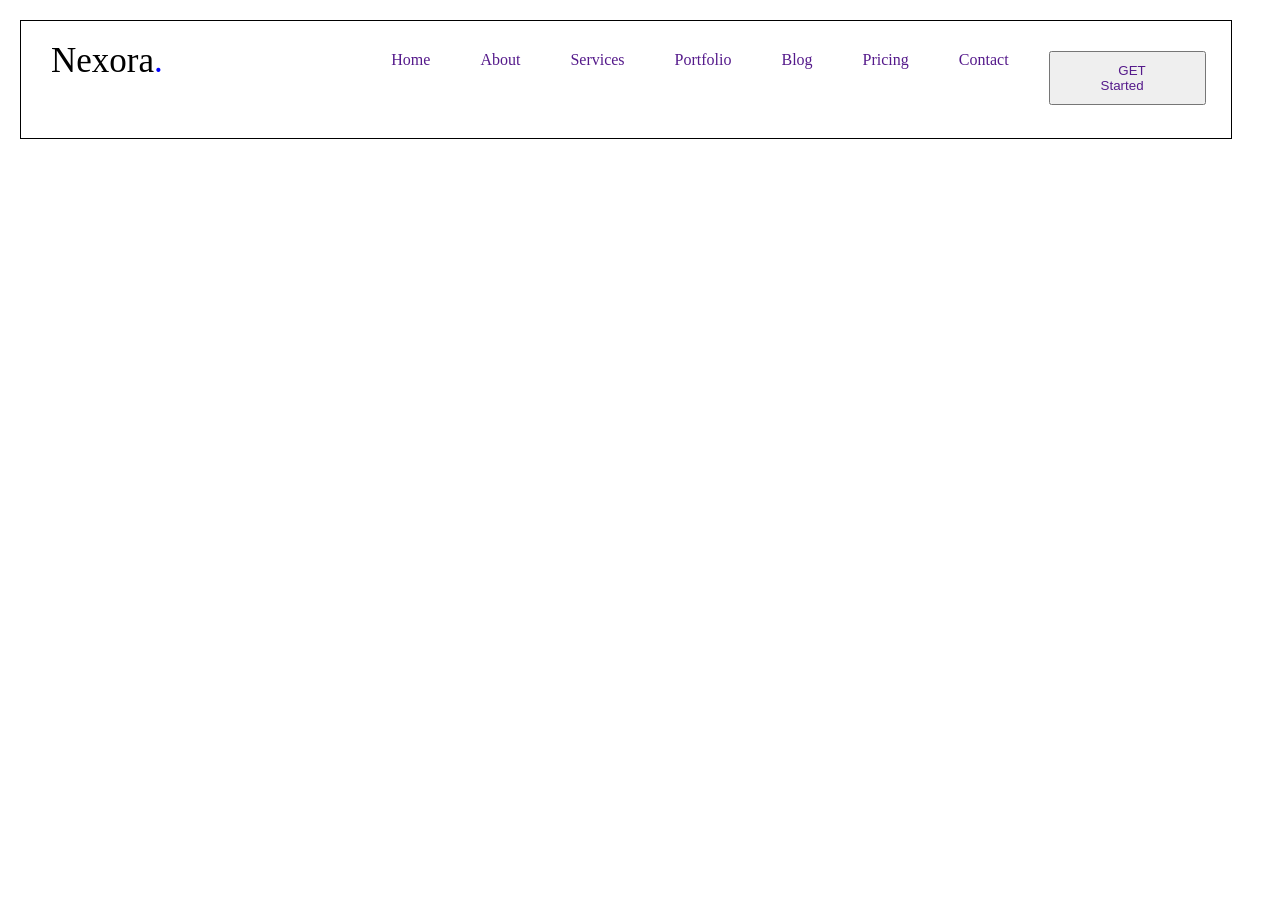
==== Project1/index.html @ eff8e7ed "Add initial HTML and CSS files for Project1" ====
<!DOCTYPE html>
<html lang="en">
<head>
    <meta charset="UTF-8">
    <meta name="viewport" content="width=device-width, initial-scale=1.0">
    <title>Project</title>
    <link rel="stylesheet" href="style.css">
</head>
<body>
    <header>
        <div><span>Nexora<span class="dot">.</span></span></div>
        <div id="header-pointer">
          <div><a href="">Home</a></div>
          <div><a href="">About</a></div>
          <div><a href="">Services</a></div>
          <div><a href="">Portfolio</a></div>
          <div><a href="">Blog</a></div>
          <div><a href="">Pricing</a></div>
          <div><a href="">Contact</a></div>
          <div><button><a href="">GET Started</a></button></div>
        </div>
    </header>

</body>
</html>
---- Project1/style.css ----
*{
    margin:0;
    padding:10px;
}
header
{
display:flex;
column-gap:15%; 
border:1px solid black;
width: 90%;
min-width: 1190px;
span
{
 font-size:35px;
 .dot
 {
    color: blue;
    padding:0;
 }
}
#header-pointer
{
display:flex;
column-gap:10px;
font-size:16px;

a{
    text-decoration: none;
}

button
{
    padding: 10px 50px;

    margin-bottom: 3px;
    align-items: center;
}
}
}
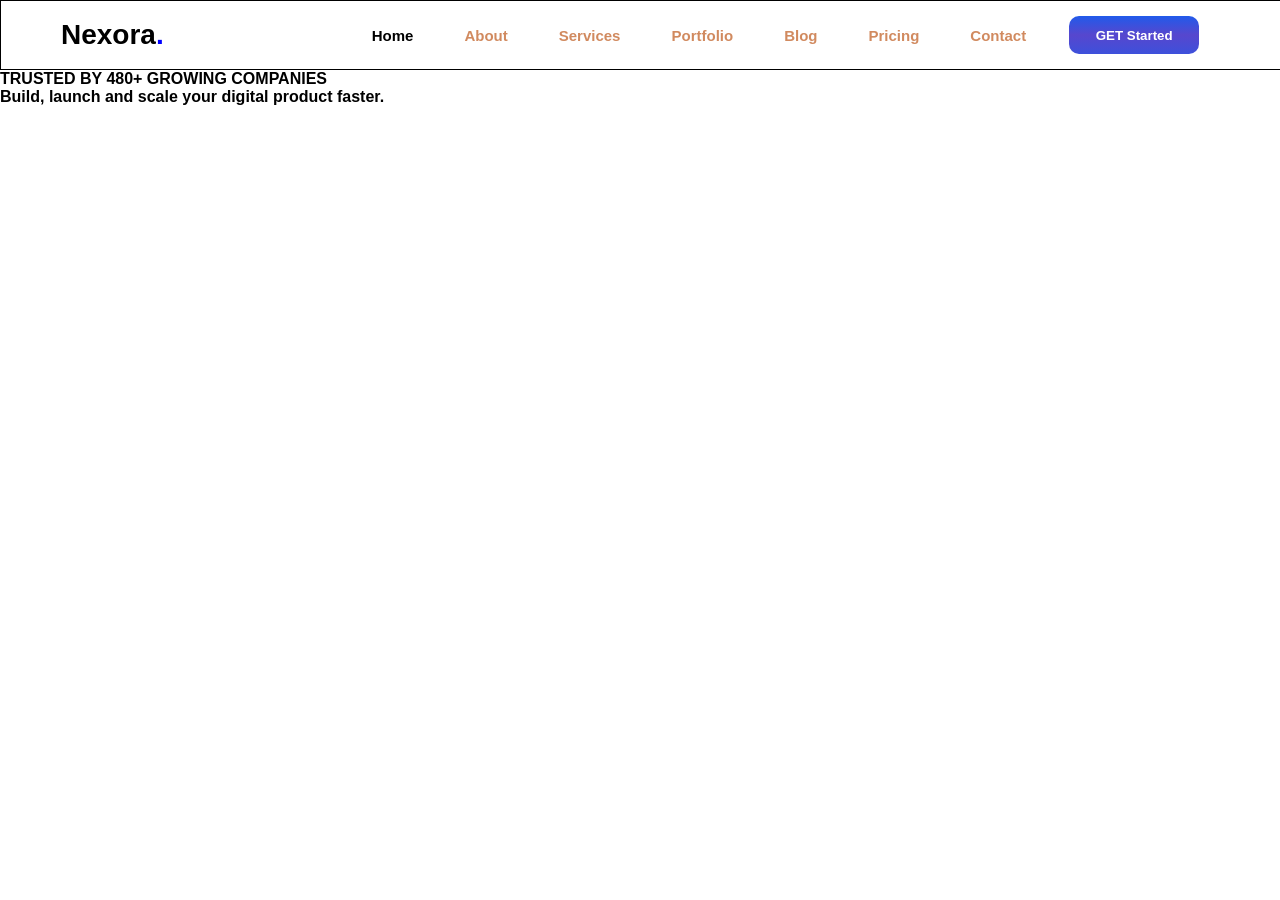
==== commit bcbdf83c: "header complete" ====
--- a/Project1/index.html
+++ b/Project1/index.html
@@ -10,16 +10,22 @@
     <header>
         <div><span>Nexora<span class="dot">.</span></span></div>
         <div id="header-pointer">
-          <div><a href="">Home</a></div>
+          <div><a href="" id="home">Home</a></div>
           <div><a href="">About</a></div>
           <div><a href="">Services</a></div>
           <div><a href="">Portfolio</a></div>
           <div><a href="">Blog</a></div>
           <div><a href="">Pricing</a></div>
           <div><a href="">Contact</a></div>
-          <div><button><a href="">GET Started</a></button></div>
+          <div ><button ><a href="" id="last">GET Started</a></button></div>
         </div>
     </header>
-
+<section class="section1">
+    <div>
+        <div>TRUSTED BY 480+ GROWING COMPANIES</div>
+        <div>Build, launch and scale your digital product faster.</div>
+    </div>
+    <div></div>
+</section>
 </body>
 </html>
--- a/Project1/style.css
+++ b/Project1/style.css
@@ -1,39 +1,69 @@
-*{
-    margin:0;
-    padding:10px;
+* {
+  margin: 0;
+  padding:0;
+  font-family: sans-serif;
+  font-weight: 700;
+
 }
-header
-{
-display:flex;
-column-gap:15%; 
-border:1px solid black;
-width: 90%;
-min-width: 1190px;
-span
-{
- font-size:35px;
- .dot
- {
-    color: blue;
-    padding:0;
- }
+header {
+  display: flex;
+  column-gap:200px;
+  border: 1px solid black;
+  width: 100%;
+  height:68px;
+  /* position:fixed; */
+  align-items: center;
+  padding-left:60px;
+  span {
+    font-size: 28px;
+    font-width: 50px;
+    .dot {
+      color: blue;
+      padding: 0;
+    }
+  }
+  #header-pointer {
+    display: flex;
+    column-gap:35px;
+    font-size: 15px;
+     align-items: center;
+    a {
+      text-decoration: none;
+      color:#D18A5F;
+      padding: 10px 8px;
+    }
+    a:hover {
+      border-radius: 10px;
+      color:black;
+      background-color: red
+      
+    }
+    #home {
+      color: black;
+    }
+
+    button {
+      height: 38px;
+      width: 130px;
+      /* background-color: #2c57e5; */
+      background:linear-gradient(#215AEA,#5747CE,#3D50DB);
+      display: flex;
+      align-items: center;
+      justify-content: center;
+      border-radius: 10px;
+      border:none;
+    }
+    a:hover
+    {
+        color:black;
+    }
+    button #last {
+      text-decoration:none;
+      color: white;
+    }
+  }
 }
-#header-pointer
-{
-display:flex;
-column-gap:10px;
-font-size:16px;
-
-a{
-    text-decoration: none;
+section1{
+    margin-top:  68px;
+    padding-top:68px;
 }
-
-button
-{
-    padding: 10px 50px;
-
-    margin-bottom: 3px;
-    align-items: center;
-}
-}
-}
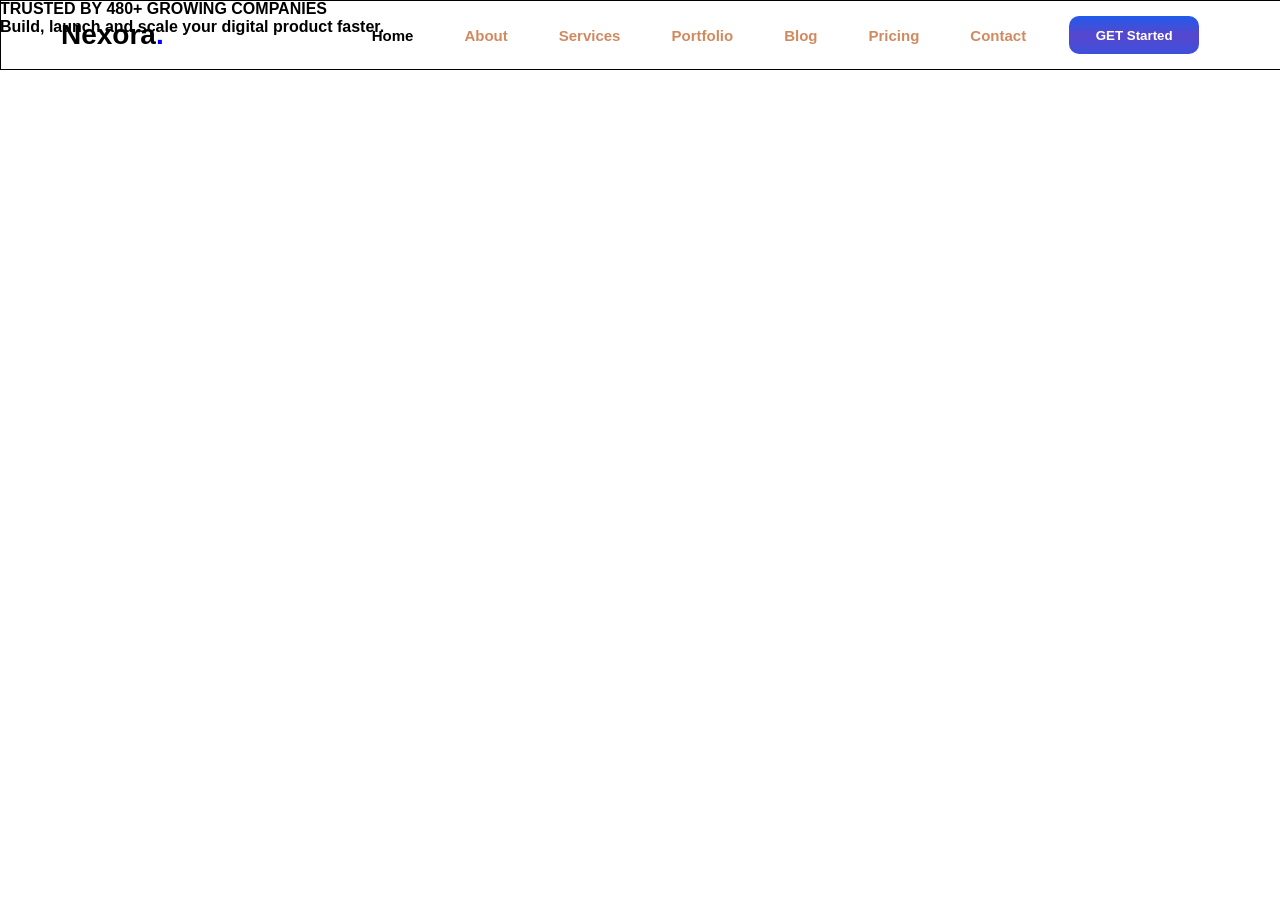
==== commit 894843e2: "test" ====
--- a/Project1/index.html
+++ b/Project1/index.html
@@ -16,7 +16,7 @@
           <div><a href="">Portfolio</a></div>
           <div><a href="">Blog</a></div>
           <div><a href="">Pricing</a></div>
-          <div><a href="">Contact</a></div>
+          <div><a href="">Contact </a></div>
           <div ><button ><a href="" id="last">GET Started</a></button></div>
         </div>
     </header>
--- a/Project1/style.css
+++ b/Project1/style.css
@@ -11,7 +11,7 @@
   border: 1px solid black;
   width: 100%;
   height:68px;
-  /* position:fixed; */
+  position:fixed;
   align-items: center;
   padding-left:60px;
   span {
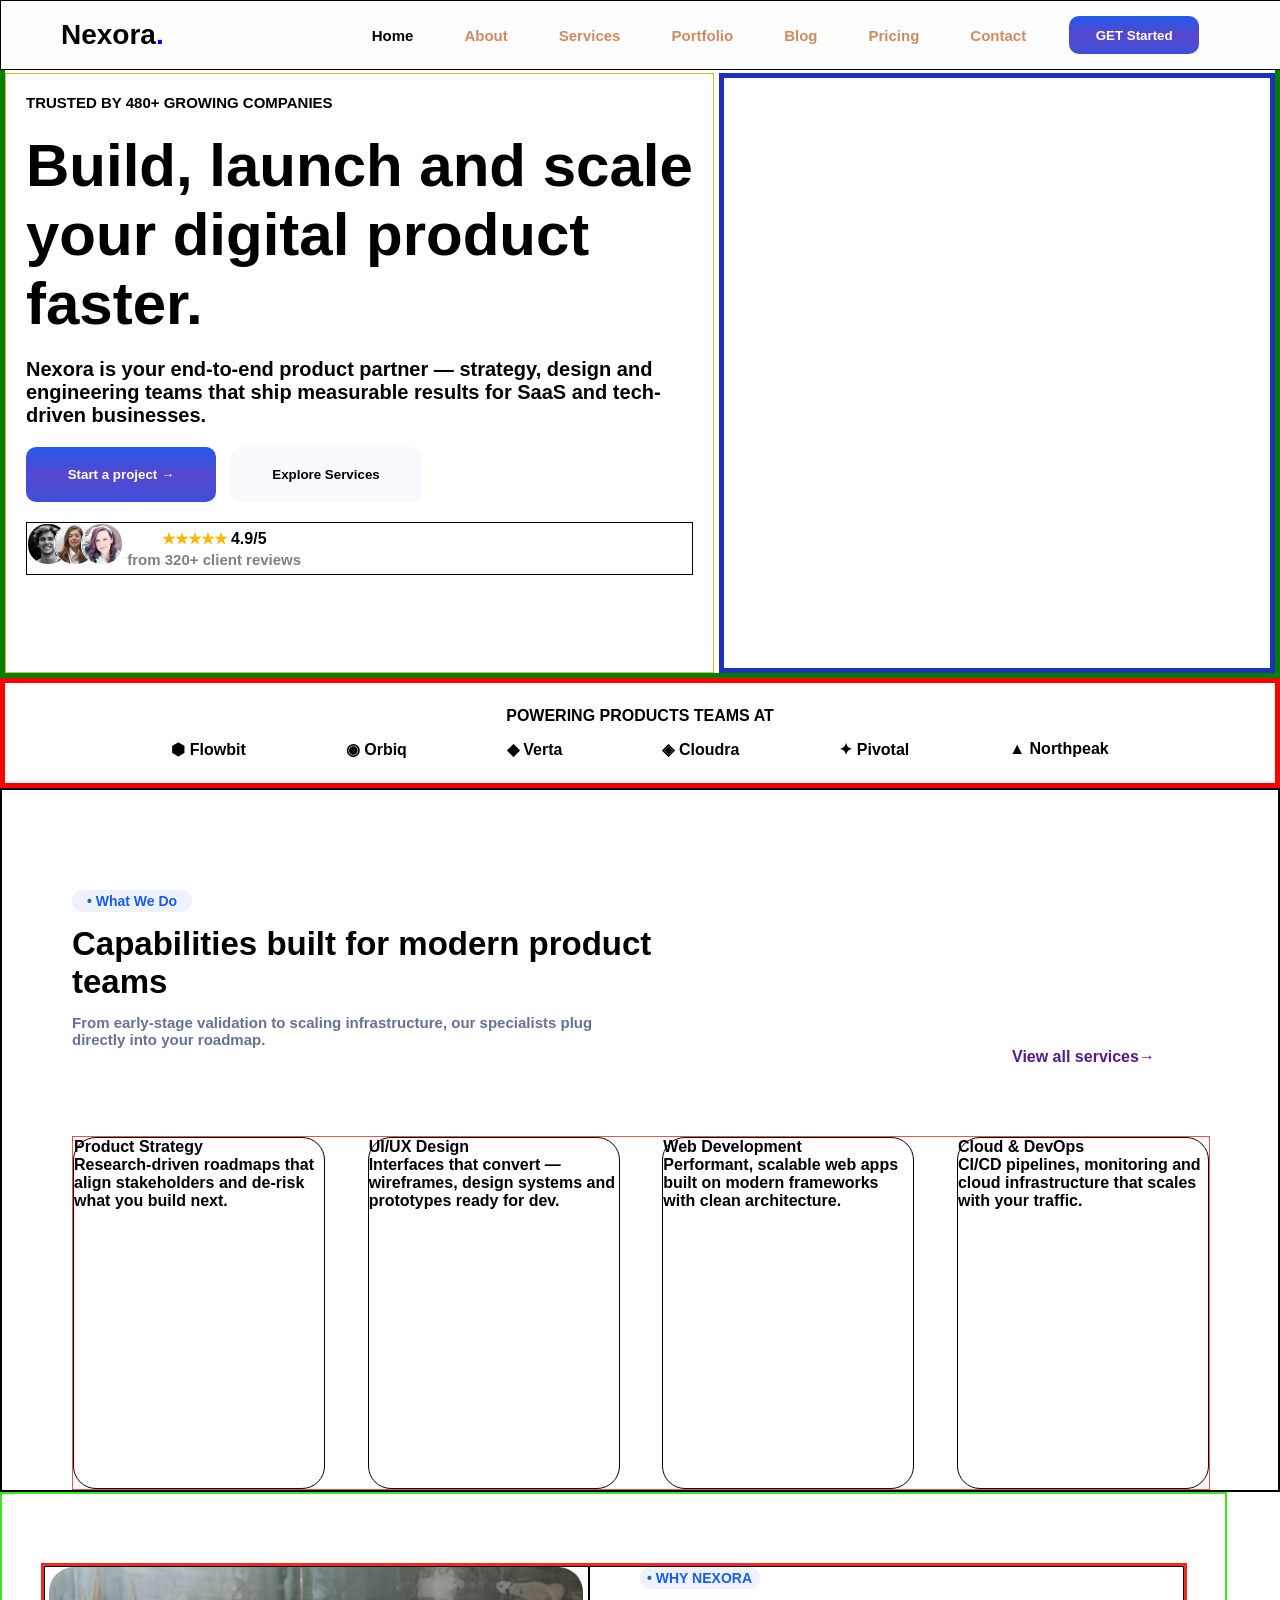
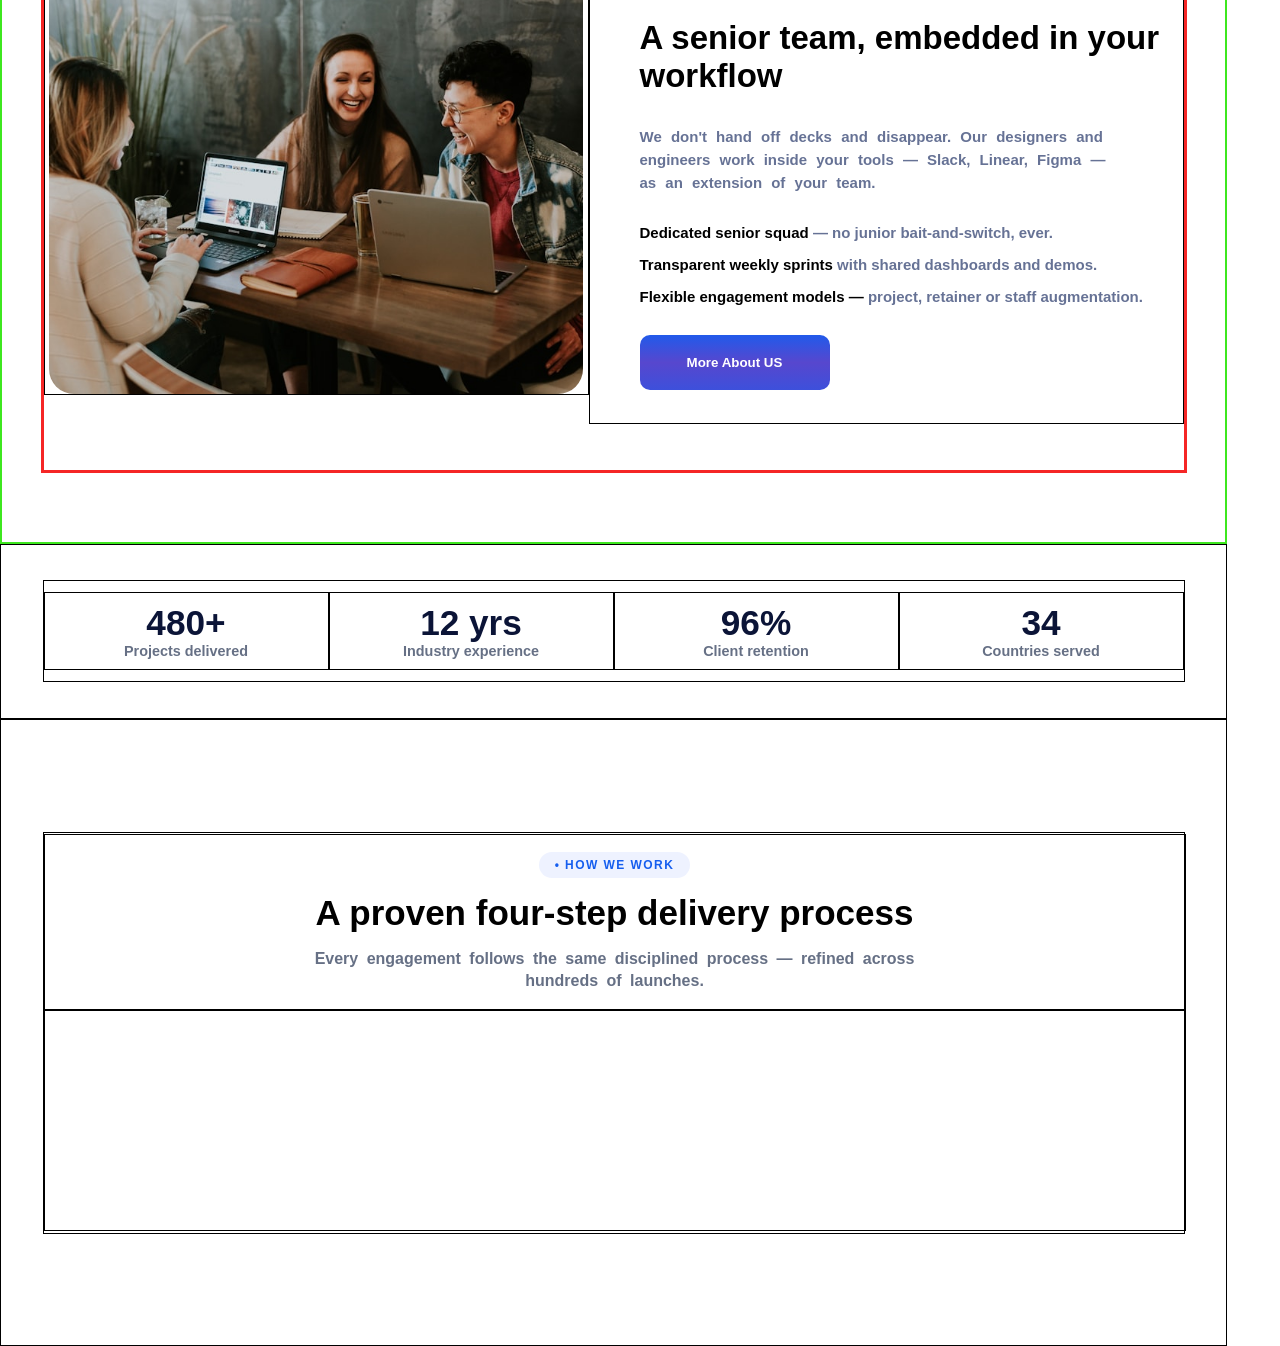
==== commit a5011f25: "main page till section4" ====
--- a/Project1/index.html
+++ b/Project1/index.html
@@ -21,11 +21,122 @@
         </div>
     </header>
 <section class="section1">
-    <div>
-        <div>TRUSTED BY 480+ GROWING COMPANIES</div>
-        <div>Build, launch and scale your digital product faster.</div>
+    <div class="part1">
+        <div id="small">TRUSTED BY 480+ GROWING COMPANIES</div>
+        <div id="large">Build, launch and scale your digital product faster.</div>
+        <p>Nexora is your end-to-end product partner — strategy, design and engineering teams that ship measurable results for SaaS and tech-driven businesses.</p>
+        <div id="btn">
+            <div>
+                <button style="background:linear-gradient(#215AEA,#5747CE,#3D50DB);"><a href="" id="last">Start a project →</a></button>
+            </div>
+            <div>
+                <button><a href="" id="last" style="color: black;">Explore Services</a></button>
+            </div>
+        </div>
+        <div class="combine1">
+        <div class="img">
+            <img src="./images/40.jpg" alt="client">
+            <img src="./images/40 (1).jpg" alt="client">
+            <img src="./images/40 (2).jpg" alt="cient">
+        </div>
+        <div class="star">
+            <div >★★★★★ <span style="font-size:16px;color: black;";>4.9/5</span></div>
+            <div style="font-size:15px; color: grey;">from 320+ client reviews</div>
+        </div>
+        </div>
     </div>
-    <div></div>
+    <div class="part2">
+    </div>
+</section>
+<section class="section2">
+    <div>POWERING PRODUCTS TEAMS AT</div>
+    <div id="inside">
+        <div>⬢ Flowbit</div>
+        <div>◉ Orbiq</div>
+        <div>◆ Verta</div>
+        <div>◈ Cloudra</div>
+        <div>✦ Pivotal</div>
+        <div>▲ Northpeak</div>
+    </div>
+</section>
+<section class="section3">
+    <div id="first">
+        <p id="p"><span>• What We Do</span></p>
+        <div style="font-size:33px; width:600px">Capabilities built for modern product teams</div>
+        <div style="font-size:15px; color:#667295; width:550px;">From early-stage validation to scaling infrastructure, our specialists plug directly into your roadmap.</div>
+    </div>
+    <div id="viewall">
+        <div><a href="">View all services→</a></div>
+    </div>
+    <div id="cards">
+        <div class="box">
+           <p>Product Strategy</p>
+Research-driven roadmaps that align stakeholders and de-risk what you build next.
+        </div>
+        <div class="box">
+          <p>UI/UX Design</p>
+Interfaces that convert — wireframes, design systems and prototypes ready for dev.
+        </div>
+        <div class="box">
+            <p>Web Development</p>
+Performant, scalable web apps built on modern frameworks with clean architecture.</div>
+        <div class="box"><p>Cloud & DevOps</p>
+CI/CD pipelines, monitoring and cloud infrastructure that scales with your traffic.</div>
+    </div>
+</section>
+<section class="section4">
+  <div id="maindiv">
+    <div id="box1">
+        <img src="./images/photo-1522202176988-66273c2fd55f.jpg" alt="">
+    </div>
+    <div id="box2">
+        <p id="p"><span>• WHY NEXORA</span></p>
+        <div style="font-size:33px;">A senior team, embedded in your workflow</div>
+        <div style="font-size:15px; color:#667295; width:470px; word-spacing:5px; line-height:23px;">We don't hand off decks and disappear. Our designers and engineers work inside your tools — Slack, Linear, Figma — as an extension of your team.</div>
+        <div id="listcontent">
+            <div style="font-size:15px; color:#667295;">
+             <strong style="font-weight: bolder; color:black">Dedicated senior squad </strong>— no junior bait-and-switch, ever.</div>
+            <div style="font-size:15px; color:#667295;"> <strong style="font-weight: bolder; color:black">Transparent weekly sprints</strong> with shared dashboards and demos.</div>
+            <div style="font-size:15px; color:#667295;"><strong style="font-weight: bolder; color:black">Flexible engagement models —</strong> project, retainer or staff augmentation.</div>
+        </div>
+        <div><button ><a href="" id="last">More About US</a></button></div>
+    </div>
+  </div>
+</section>
+<section class="section5">
+    <div id="maindiv">
+        <div class="box">
+            <div class="line1">480+</div>
+        <div class="line2">Projects delivered</div>
+        </div>
+        <div class="box">
+            <div class="line1">12 yrs</div>
+        <div  class="line2">Industry experience</div>
+        </div>
+        <div class="box">
+            <div class="line1">96%</div>
+           <div class="line2">Client retention</div>
+        </div>
+        <div class="box">
+            <div class="line1">34</div>
+           <div class="line2">Countries served</div>
+        </div>
+    </div>
+</section>
+<section class="section6">
+<div class="maindiv">
+    <div class="box1">
+         <p id="p"><span>• HOW WE WORK</span></p>
+         <h1 style="font-size:35px;">A proven four-step delivery process</h1>
+         <p style="color:#667085; width: 630px; text-align: center;line-height:22px; word-spacing:4px;">Every engagement follows the same disciplined process — refined across hundreds of launches.</p>
+    </div>
+    <div class="box2">
+        <div class="box"></div>
+        <div class="box"></div>
+        <div class="box"></div>
+        <div class="box"></div>
+    </div>
+</div>
 </section>
 </body>
 </html>
--- a/Project1/style.css
+++ b/Project1/style.css
@@ -1,19 +1,24 @@
 * {
   margin: 0;
-  padding:0;
+  padding: 0;
   font-family: sans-serif;
   font-weight: 700;
-
-}
+  }
 header {
   display: flex;
-  column-gap:200px;
+  column-gap: 200px;
+  background-color: #FEFEFF;
   border: 1px solid black;
   width: 100%;
-  height:68px;
-  position:fixed;
-  align-items: center;
-  padding-left:60px;
+  height: 68px;
+  position: fixed;
+  top: 0;
+  left: 0;
+  width: 100%;
+  height: 68px;
+  /* z-index: 1000; */
+  align-items: center;
+  padding-left: 60px;
   span {
     font-size: 28px;
     font-width: 50px;
@@ -24,19 +29,18 @@
   }
   #header-pointer {
     display: flex;
-    column-gap:35px;
+    column-gap: 35px;
     font-size: 15px;
-     align-items: center;
+    align-items: center;
     a {
       text-decoration: none;
-      color:#D18A5F;
+      color: #d18a5f;
       padding: 10px 8px;
     }
     a:hover {
       border-radius: 10px;
-      color:black;
-      background-color: red
-      
+      color: black;
+      background-color: red;
     }
     #home {
       color: black;
@@ -46,24 +50,317 @@
       height: 38px;
       width: 130px;
       /* background-color: #2c57e5; */
-      background:linear-gradient(#215AEA,#5747CE,#3D50DB);
+      background: linear-gradient(#215aea, #5747ce, #3d50db);
       display: flex;
       align-items: center;
       justify-content: center;
       border-radius: 10px;
-      border:none;
-    }
-    a:hover
+      border: none;
+    }
+    a:hover {
+      color: black;
+    }
+    button #last {
+      text-decoration: none;
+      color: white;
+    }
+  }
+}
+.section1 {
+  padding-top: 68px;
+  border: 5px solid green;
+  height: 600px;
+  display: flex;
+  justify-content: space-between;
+  column-gap: 5px;
+  .part1 {
+    padding: 20px;
+    border: 1px solid rgb(215, 187, 31);
+    display: flex;
+    flex-direction: column;
+    row-gap: 20px;
+    width: 55%;
+    font-size: 40px;
+    #small {
+      font-size: 15px;
+    }
+    #large {
+      font-size: 60px;
+    }
+    p {
+      font-size: 20px;
+    }
+    #btn {
+      display: flex;
+      column-gap: 15px;
+    }
+    button {
+      height: 55px;
+      width: 190px;
+      background-color: #f7f9fc;
+      display: flex;
+      align-items: center;
+      justify-content: center;
+      border-radius: 10px;
+      border: none;
+    }
+    button #last {
+      text-decoration: none;
+      color: white;
+      transition: all 0.3s ease;
+    }
+    button:hover {
+      transform: translateY(-3px) scale(1.01);
+    }
+  }
+  .part2 {
+    border: 5px solid rgb(29, 48, 191);
+    width: 45%;
+  }
+  .img {
+    dispaly: flex;
+    img {
+      border: 1px solid white;
+      border-radius: 20px;
+      margin-right: -26px;
+    }
+  }
+  .combine1 {
+    display: flex;
+    column-gap: 30px;
+    border: 1px solid black;
+
+    .star {
+      font-size: 15px;
+      display: flex;
+      flex-direction: column;
+      row-gap: 3px;
+      align-items: center;
+      justify-content: center;
+      color: #ffb400;
+    }
+  }
+}
+.section2 {
+  display: flex;
+  justify-content: center;
+  align-items: center;
+  flex-direction: column;
+  height: 100px;
+  row-gap: 15px;
+  border: 5px solid red;
+  #inside {
+    display: flex;
+    column-gap: 100px;
+  }
+}
+.section3 {
+  border: 2px solid black;
+  height: 600px;
+  padding-top: 100px;
+  padding-left: 70px;
+  padding-right: 70px;
+  span {
+    color: #155eef;
+    font-size: 14px;
+  }
+  #p {
+    width: 120px;
+    height: 22px;
+    display: flex;
+    border-radius: 10px;
+    align-items: center;
+    justify-content: center;
+    background-color: #eef2ff;
+  }
+  #first {
+    display: flex;
+    flex-direction: column;
+    row-gap: 13px;
+  }
+  #viewall {
+    margin-left: 940px;
+    a {
+      text-decoration: none;
+    }
+  }
+  #cards {
+    display: flex;
+    border: 1px solid rgb(242, 79, 79);
+    width: 100%;
+    margin-top: 70px;
+    column-gap: 25px;
+    justify-content: space-between;
+    .box {
+      height: 350px;
+      width: 250px;
+      border: 1px solid black;
+      border-radius: 23px;
+    }
+  }
+}
+/* section4 */
+.section4 {
+  border: 2px solid rgb(61, 231, 31);
+  height: 647.54px;
+  width: 1223px;
+  display: flex;
+  justify-content: center;
+  align-items: center;
+  #maindiv {
+    border: 3px solid rgb(245, 38, 38);
+    height: 503.55px;
+    width: 1140px;
+    display:flex;
+
+    #box1 {
+      border: 1px solid black;
+      height: 427.22px;
+      width: 582px;
+      display: flex;
+       justify-content: center;
+      img{
+        height:427.22px;
+        width:534.02px;
+        border-radius:25px;
+        
+      }
+    }
+    #box2 {
+      border: 1px solid black;
+      height: 455.55px;
+      display: flex;
+      flex-direction: column;
+      row-gap:30px;
+      width: 582px;
+      padding-left:50px;
+      span {
+       color: #155eef;
+       font-size: 14px;
+       }
+     #p {
+      width: 120px;
+     height: 22px;
+     display: flex;
+     border-radius: 10px;
+     align-items: center;
+     justify-content: center;
+     background-color: #eef2ff;
+     }
+     #listcontent
+     {
+      display: flex;
+      flex-direction:column;
+      row-gap:15px;
+     }
+     button {
+      height: 55px;
+      width: 190px;
+      background: linear-gradient(#215aea, #5747ce, #3d50db);
+      display: flex;
+      align-items: center;
+      justify-content: center;
+      border-radius: 10px;
+      border: none;
+    }
+    button #last {
+      text-decoration: none;
+      color: white;
+      transition: all 0.3s ease;
+    }
+    button:hover {
+      transform: translateY(-3px) scale(1.01);
+    }
+  }
+}
+}
+/* section4 */
+.section5{
+  height: 173.41px;
+  border:1px solid black;
+  width:1225px;
+  display:flex;
+  justify-content: center;
+  align-items: center;
+  #maindiv{
+    border:1px solid black;
+    width:1140px;
+    height:99.59px;
+    display:flex;
+    flex-direction: row;
+    row-gap:15px;
+    justify-content: center;
+    align-items: center;
+    .box{
+      border:1px solid black;
+      height:75.6px;
+      width:285px;
+      display:flex;
+      flex-direction:column;
+      justify-content: center;
+      align-items: center;
+      .line1
+      {
+      font-size:2.2rem;
+       color:#0B1437;
+       font-weight:800px;
+      }
+      .line2
+      {
+       font-size:0.9rem;
+       font-weight:500px;
+       color:#667085
+      }
+    }
+  }
+}
+/* section6 */
+.section6
+{
+  border:1px solid black;
+  height:625.41px;
+  width:1225px;
+  display:flex;
+  justify-content: center;
+  align-items: center;
+  .maindiv{
+    border:1px solid black;
+    height:400px;
+    width:1140px;
+    display:flex;
+    flex-direction:column;
+    justify-content: center;
+    .box1{
+      border:1px solid black;
+      height:174.29px;
+      width:1140px;
+      display: flex;
+      align-items: center;
+      flex-direction: column;
+      row-gap:15px;
+      justify-content: center;
+
+       #p {
+      display: inline-flex;
+    align-items: center;
+    gap: 0.5rem;
+    font-size: 0.75rem;
+    font-weight: 700;
+    letter-spacing: 0.12em;
+    text-transform: uppercase;
+    color:#155EEF;
+    background:#EEF2FF;
+    padding: 0.4rem 1rem;
+    border-radius: 20px;
+    }
+
+  }
+    .box2
     {
-        color:black;
-    }
-    button #last {
-      text-decoration:none;
-      color: white;
-    }
-  }
-}
-section1{
-    margin-top:  68px;
-    padding-top:68px;
-}
+      border:1px solid black;
+      height:219.13px;
+      width:1140px;
+    }
+
+  }
+}
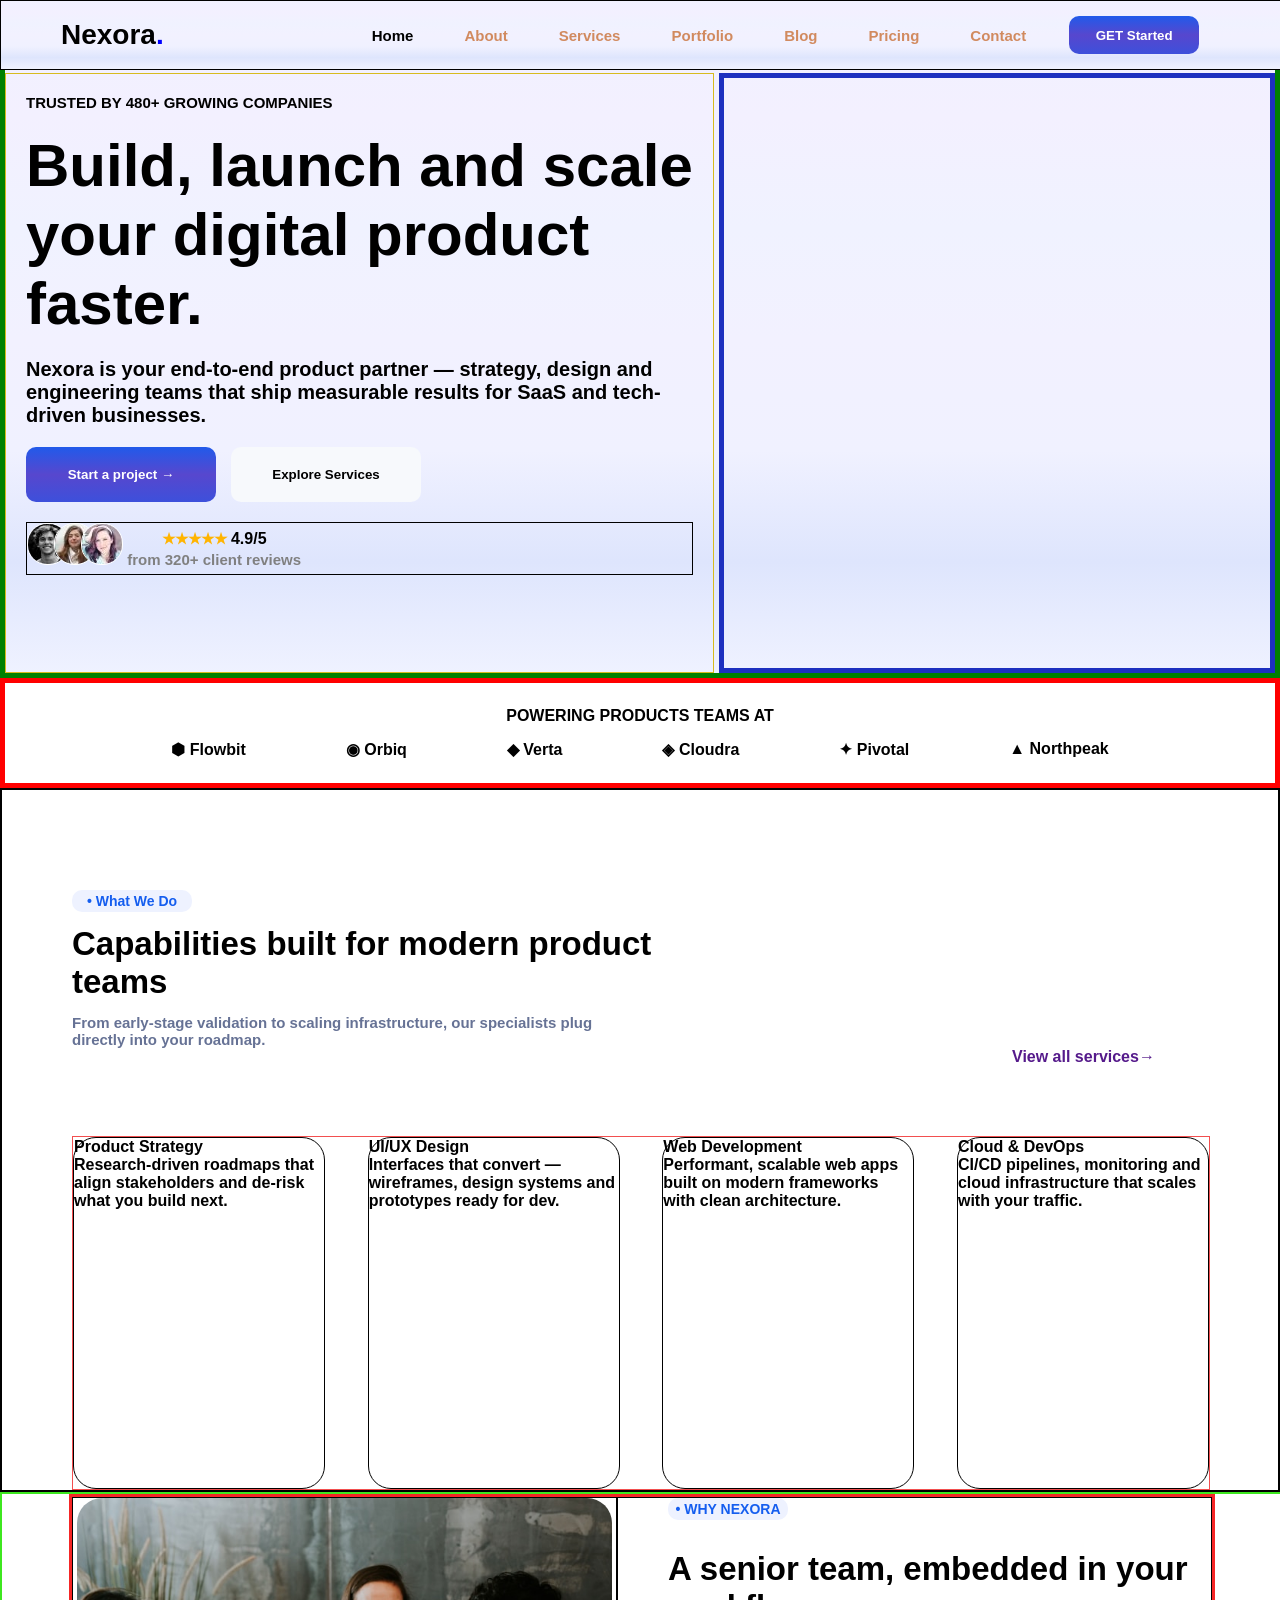
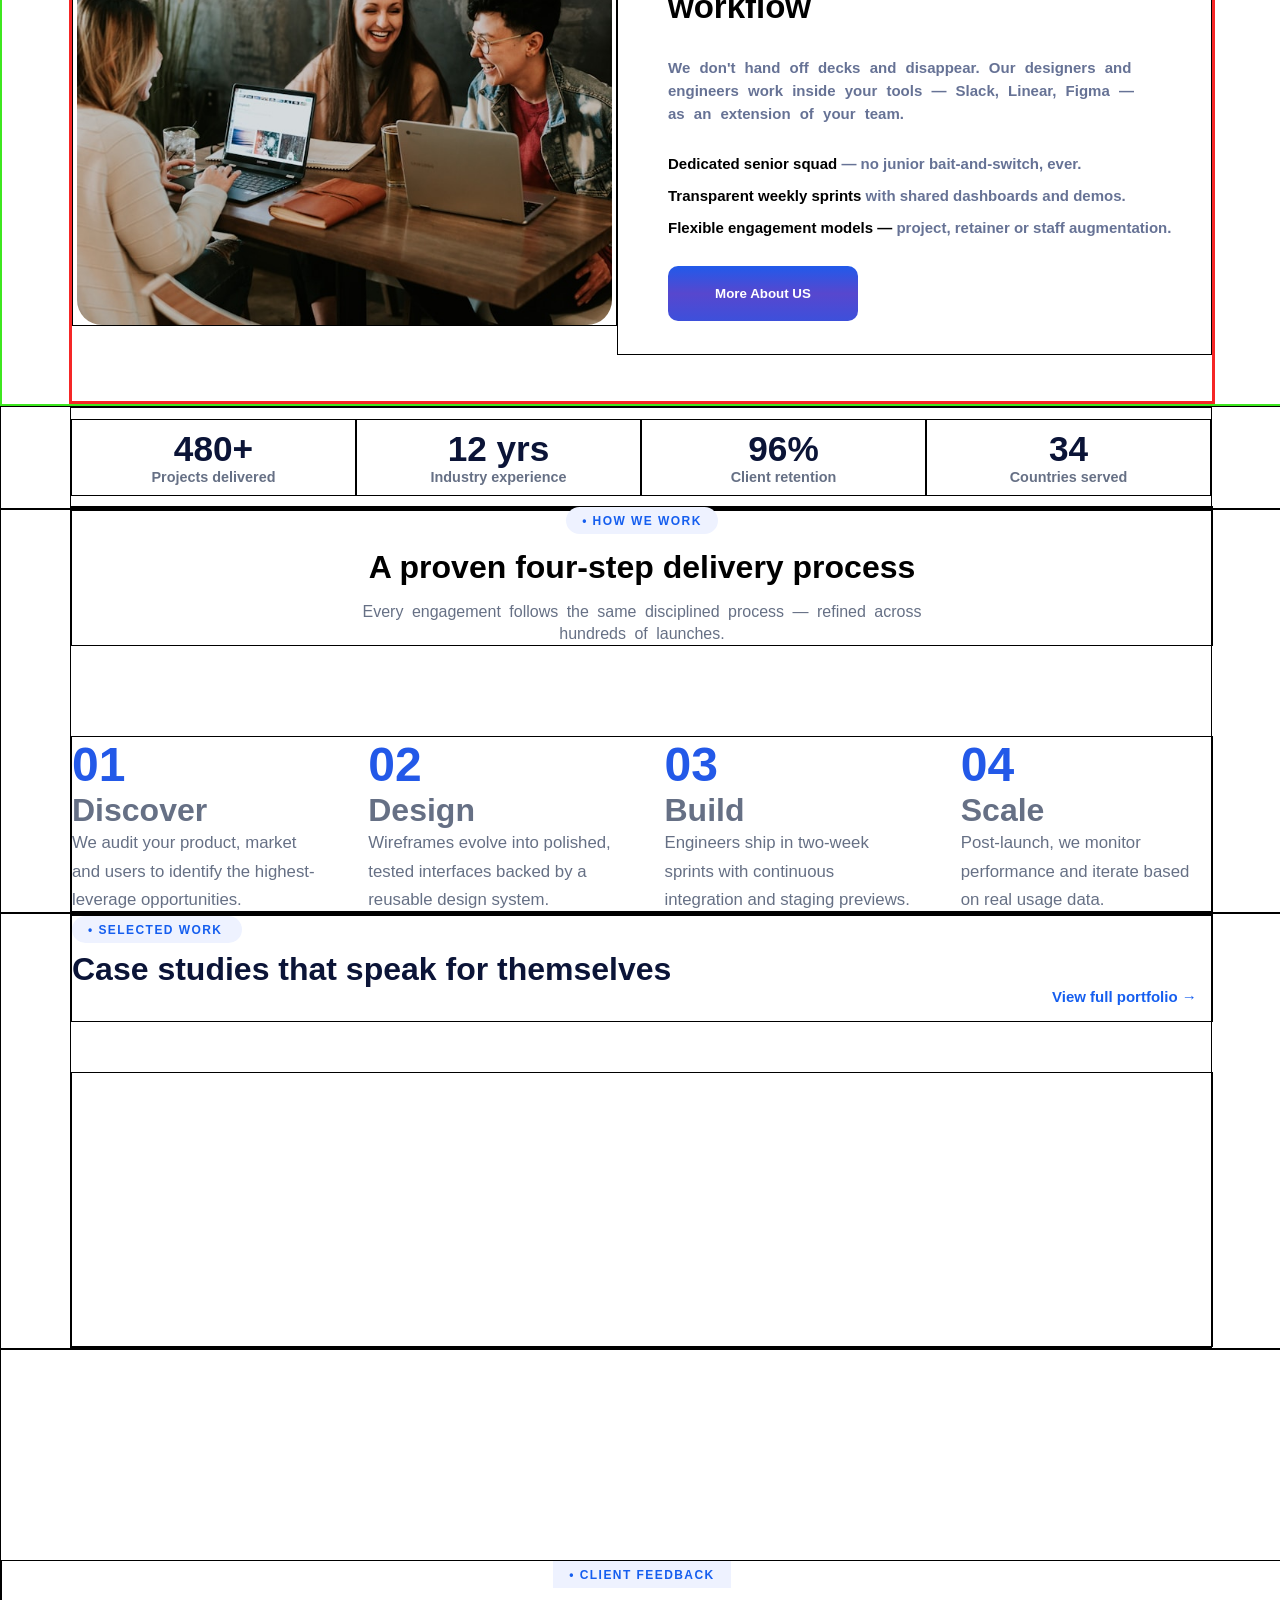
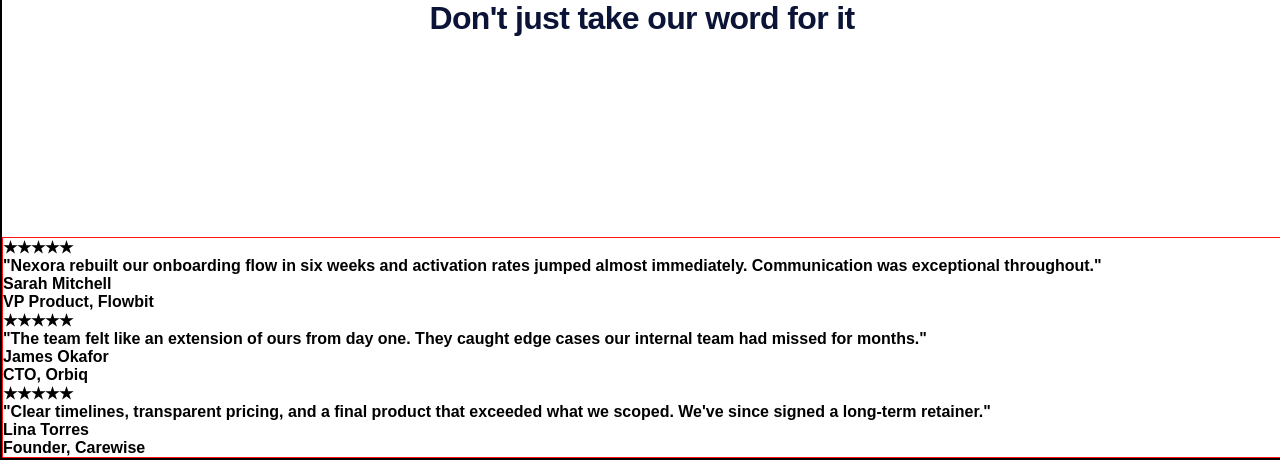
==== commit ae423a0a: "section8" ====
--- a/Project1/index.html
+++ b/Project1/index.html
@@ -127,16 +127,94 @@
 <div class="maindiv">
     <div class="box1">
          <p id="p"><span>• HOW WE WORK</span></p>
-         <h1 style="font-size:35px;">A proven four-step delivery process</h1>
-         <p style="color:#667085; width: 630px; text-align: center;line-height:22px; word-spacing:4px;">Every engagement follows the same disciplined process — refined across hundreds of launches.</p>
+         <h1 style="font-size:32px;">A proven four-step delivery process</h1>
+         <p style="color:#667085; width: 630px; text-align: center;line-height:22px; word-spacing:4px; font-weight: 200;">Every engagement follows the same disciplined process — refined across hundreds of launches.</p>
     </div>
     <div class="box2">
-        <div class="box"></div>
-        <div class="box"></div>
-        <div class="box"></div>
-        <div class="box"></div>
-    </div>
-</div>
+        <div class="box">
+            <div class="b1">
+                <span class="line1">01</span>
+                <h3 class="line2">Discover</h3>
+                <p class="line3">We audit your product, market and users to identify the highest-leverage opportunities.</p>
+            </div>
+        </div>
+        <div class="box">
+             <div class="b1">
+                <span class="line1">02</span>
+                <h3 class="line2">Design</h3>
+                <p class="line3">Wireframes evolve into polished, tested interfaces backed by a reusable design system.</p>
+            </div>
+        </div>
+        <div class="box">
+             <div class="b1">
+                <span class="line1">03</span>
+                <h3 class="line2">Build</h3>
+                <p class="line3">Engineers ship in two-week sprints with continuous integration and staging previews.</p>
+            </div>
+        </div>
+        <div class="box">
+             <div class="b1">
+                <span class="line1">04</span>
+                <h3 class="line2">Scale</h3>
+                <p class="line3">Post-launch, we monitor performance and iterate based on real usage data.</p>
+            </div>
+        </div>
+    </div>
+</div>
+</section>
+<section class="section7">
+<div class="maindiv">
+<div class="box1">
+<div class="top">
+    <p id="p"><span>• SELECTED WORK</span></p>
+    <h2 style="font-size:32px;color:#0B1437;">Case studies that speak for themselves</h2>
+</div>
+<div class="bottom">
+    <a>View full portfolio →</a>
+</div>
+</div>
+<div class="box2">
+
+</div>
+</div>
+</section>
+<section class="section8">
+    <div class="maindiv">
+        <div class="box1">
+            <p>• ClIENT FEEDBACK</p>
+            <h2 id="line1">Don't just take our word for it</h2>
+        </div>
+        <div class="box2">
+            <div class="box">
+                <div>★★★★★</div>
+                <p>"Nexora rebuilt our onboarding flow in six weeks and activation rates jumped almost immediately. Communication was exceptional throughout."</p>
+               <div>
+                  <div>
+                  <div >Sarah Mitchell</div>
+                  <div >VP Product, Flowbit</div>
+             </div>
+          </div>
+            <div class="box">
+                <div>★★★★★</div>
+                <p>"The team felt like an extension of ours from day one. They caught edge cases our internal team had missed for months."</p>
+               <div>
+                  <div>
+                  <div >James Okafor</div>
+                  <div >CTO, Orbiq</div>
+             </div>
+            </div>
+            <div class="box">
+                <div>★★★★★</div>
+                <p>"Clear timelines, transparent pricing, and a final product that exceeded what we scoped. We've since signed a long-term retainer."</p>
+               <div>
+                  <div>
+                  <div >Lina Torres</div>
+                  <div >Founder, Carewise</div>
+             </div>
+            </div>
+        </div>
+    </div>
+
 </section>
 </body>
 </html>
--- a/Project1/style.css
+++ b/Project1/style.css
@@ -7,7 +7,7 @@
 header {
   display: flex;
   column-gap: 200px;
-  background-color: #FEFEFF;
+  background: linear-gradient(#F1F1FF,#F3F0FF,#F0F2FF,#F2F1FF,#F0F1FF,#DEE5FD,#EFF2FF);
   border: 1px solid black;
   width: 100%;
   height: 68px;
@@ -16,7 +16,7 @@
   left: 0;
   width: 100%;
   height: 68px;
-  /* z-index: 1000; */
+  z-index: 1030px;
   align-items: center;
   padding-left: 60px;
   span {
@@ -69,6 +69,7 @@
 .section1 {
   padding-top: 68px;
   border: 5px solid green;
+  background: linear-gradient(#F1F1FF,#F3F0FF,#F0F2FF,#F2F1FF,#F0F1FF,#DEE5FD,#EFF2FF);
   height: 600px;
   display: flex;
   justify-content: space-between;
@@ -156,7 +157,7 @@
 }
 .section3 {
   border: 2px solid black;
-  height: 600px;
+  height:auto;
   padding-top: 100px;
   padding-left: 70px;
   padding-right: 70px;
@@ -202,8 +203,8 @@
 /* section4 */
 .section4 {
   border: 2px solid rgb(61, 231, 31);
-  height: 647.54px;
-  width: 1223px;
+  height: auto;
+  width:100%;
   display: flex;
   justify-content: center;
   align-items: center;
@@ -276,9 +277,9 @@
 }
 /* section4 */
 .section5{
-  height: 173.41px;
+  height:auto;
   border:1px solid black;
-  width:1225px;
+  width:100%;
   display:flex;
   justify-content: center;
   align-items: center;
@@ -318,8 +319,8 @@
 .section6
 {
   border:1px solid black;
-  height:625.41px;
-  width:1225px;
+  height:auto;
+  width:100%;
   display:flex;
   justify-content: center;
   align-items: center;
@@ -329,6 +330,7 @@
     width:1140px;
     display:flex;
     flex-direction:column;
+    row-gap:90px;
     justify-content: center;
     .box1{
       border:1px solid black;
@@ -360,7 +362,138 @@
       border:1px solid black;
       height:219.13px;
       width:1140px;
-    }
-
-  }
-}
+      display:flex;
+      flex-direction:row;
+      column-gap:45px;
+
+      .b1{
+        .line1{
+          font-size:3rem;
+          color:#2359E8;
+          font-weight:800;
+        }
+        .line2{
+          color: #667085;
+          font-size:2rem;
+          font-weight:700;
+        }
+        .line3{
+          font-size: 1.05rem;
+          color:#667085;
+          max-width: 280px;
+          line-height:1.7;
+          font-weight:20;
+        }
+
+      }
+    }
+
+  }
+}
+.section7
+{
+  border:1px solid black;
+  height:auto;
+  width:100%;
+  display: flex;
+  align-items: center;
+  justify-content: center;
+  .maindiv{
+    height: 432px;
+    width: 1140px;
+    border:1px solid black;
+    display:flex;
+    flex-direction:column;
+    row-gap:50px;
+    
+    .box1
+    {
+      height:111px;
+      width:1140px;
+      border:1px solid black;
+        #p {
+      display: inline-flex;
+    align-items: center;
+    gap: 0.5rem;
+    font-size: 0.75rem;
+    font-weight: 700;
+    letter-spacing: 0.12em;
+    text-transform: uppercase;
+    color:#155EEF;
+    background:#EEF2FF;
+    padding: 0.4rem 1rem;
+    border-radius: 20px;
+  width:138px;
+    }
+    .top
+    {
+      display:flex;
+      flex-direction:column;
+      row-gap:8px;
+    }
+    .bottom
+    {
+      margin-left:980px;
+      color:#155EEF;
+      font-weight:200;
+      font-size:15px;
+      a:hover{
+        color:#0E3FB0;
+      }
+    }
+    }
+    .box2
+    {
+     height:291px;
+     width:1140px;
+     border: 1px solid black;
+    }
+  }
+}
+.section8{
+  border:1px solid black;
+  height:auto;
+  width:100%;
+  padding-top:210px;
+  .maindiv{
+    border:1px solid black;
+    height:auto;
+    width:100%;
+    display:flex;
+    flex-direction: column;
+    row-gap:200px;
+    .box1{
+      display:flex;
+      flex-direction:column;
+      row-gap:12px;
+      align-items: center;
+      p{
+        display: inline-flex;
+    align-items: center;
+    gap: 0.5rem;
+    font-size: 0.75rem;
+    font-weight: 700;
+    letter-spacing: 0.12em;
+    text-transform: uppercase;
+    color:#155EEF;
+    background:#EEF2FF;
+    padding: 0.4rem 1rem;
+    }
+    #line1{
+      font-weight:700;
+      letter-spacing:-0.02em;
+      color: #0B1437;
+      font-size: 32px;
+    }
+    }
+    .box2{
+      height:auto;
+      width:100%;
+      display: flex;
+     
+      flex-direction: row;
+       flex-wrap: nowrap;
+      border: 1px solid rgb(255, 18, 18);
+      
+  }
+}
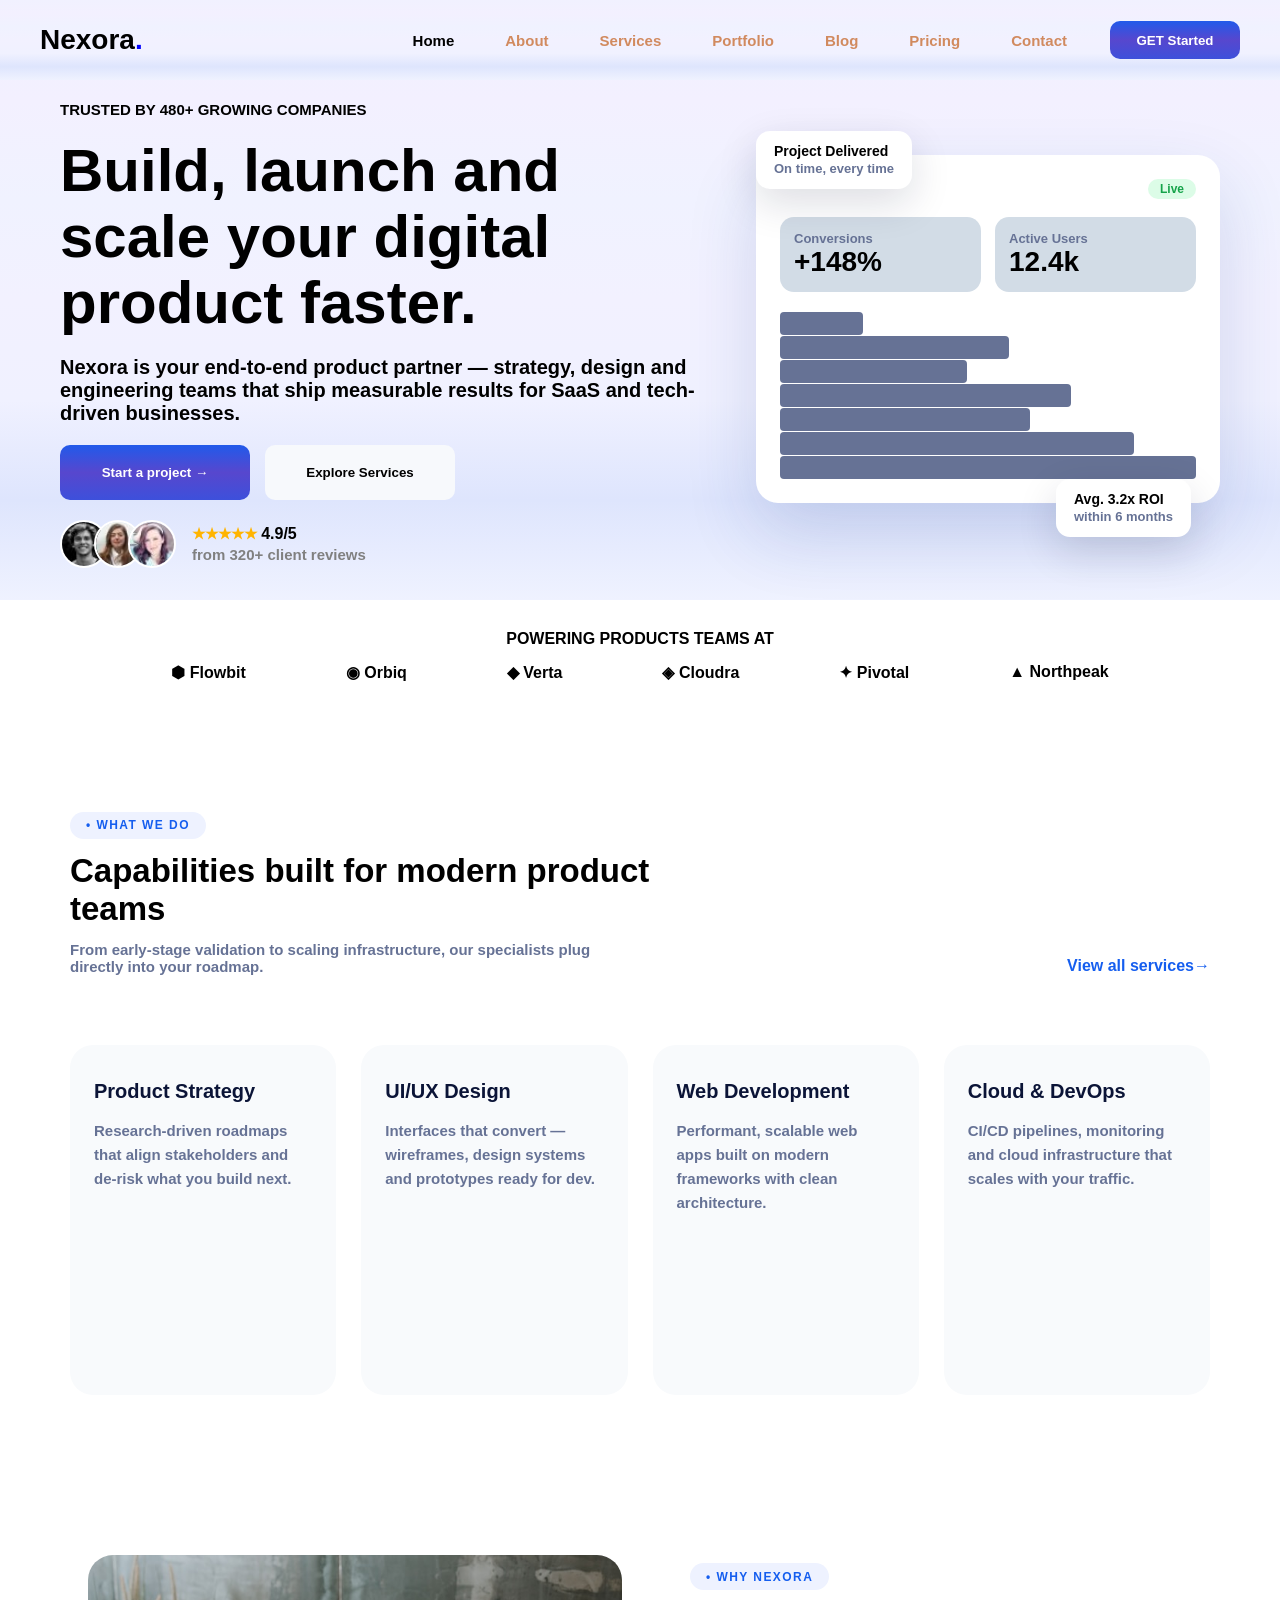
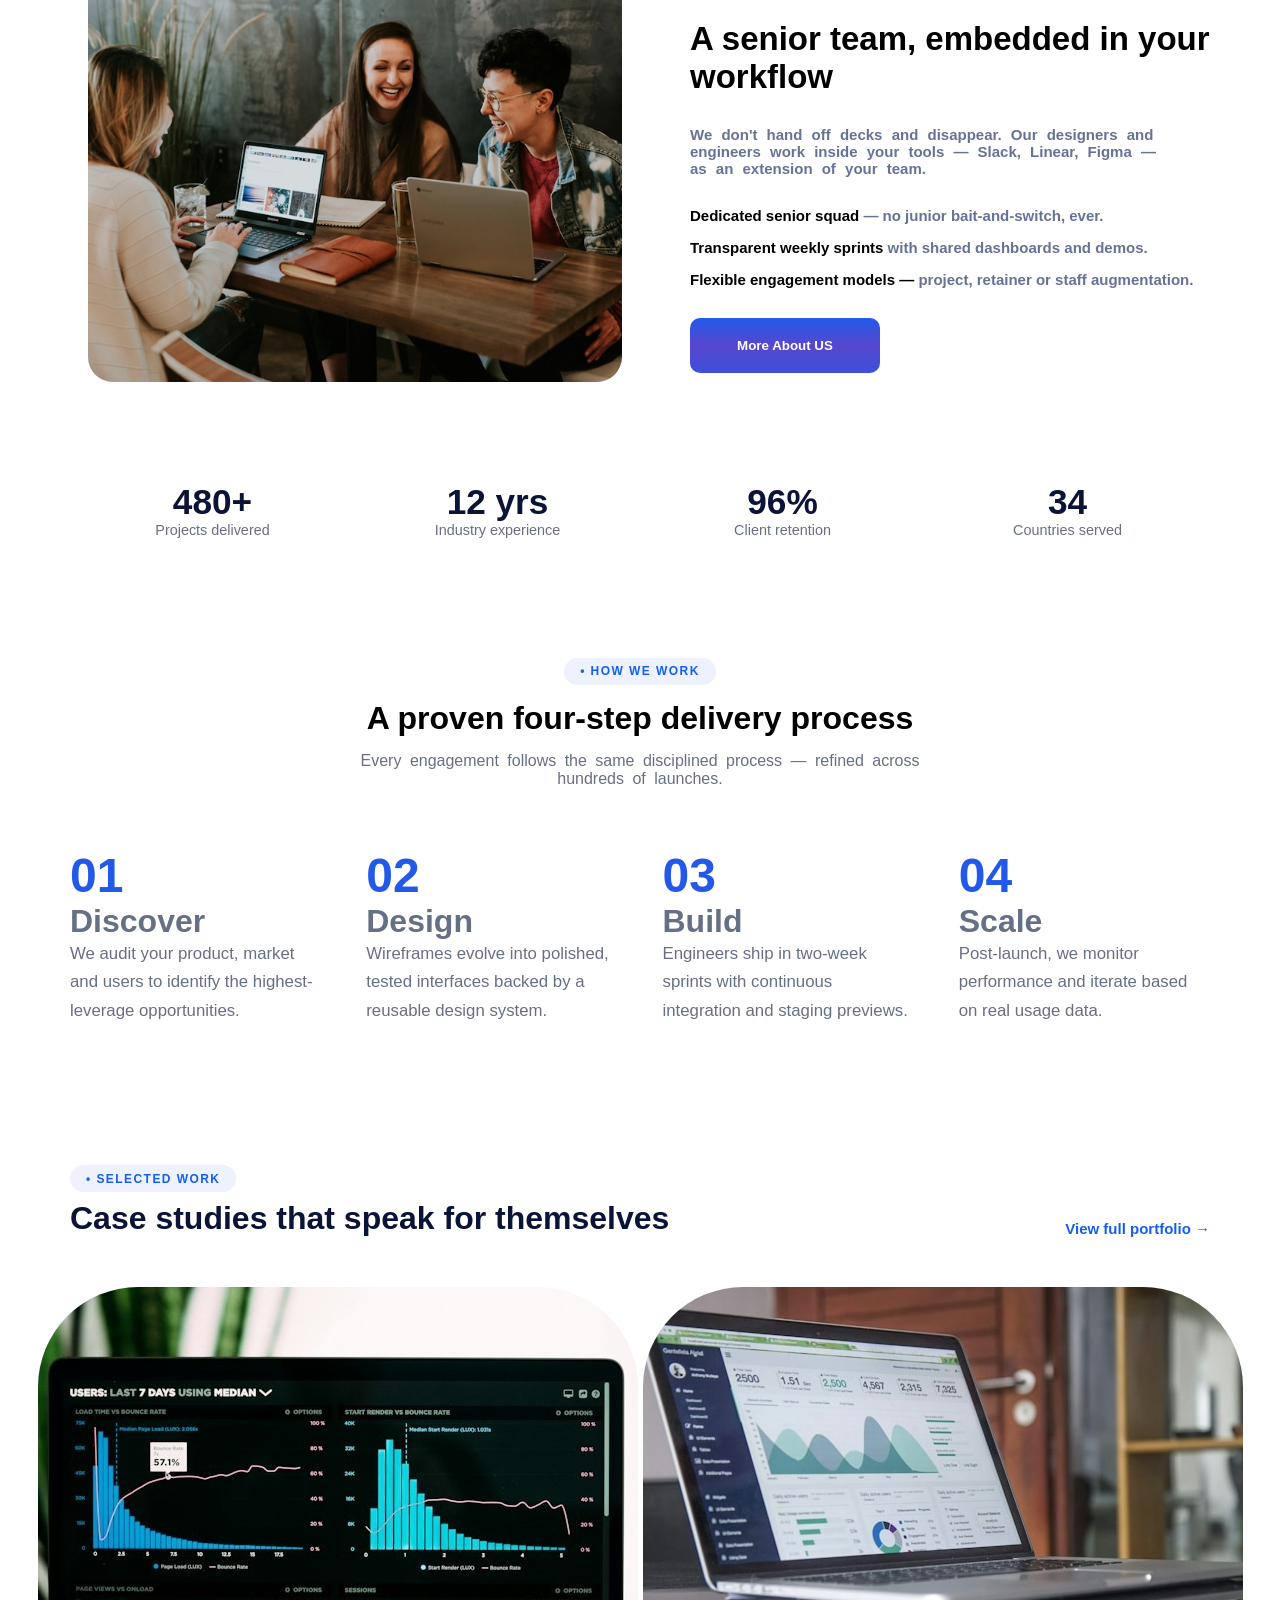
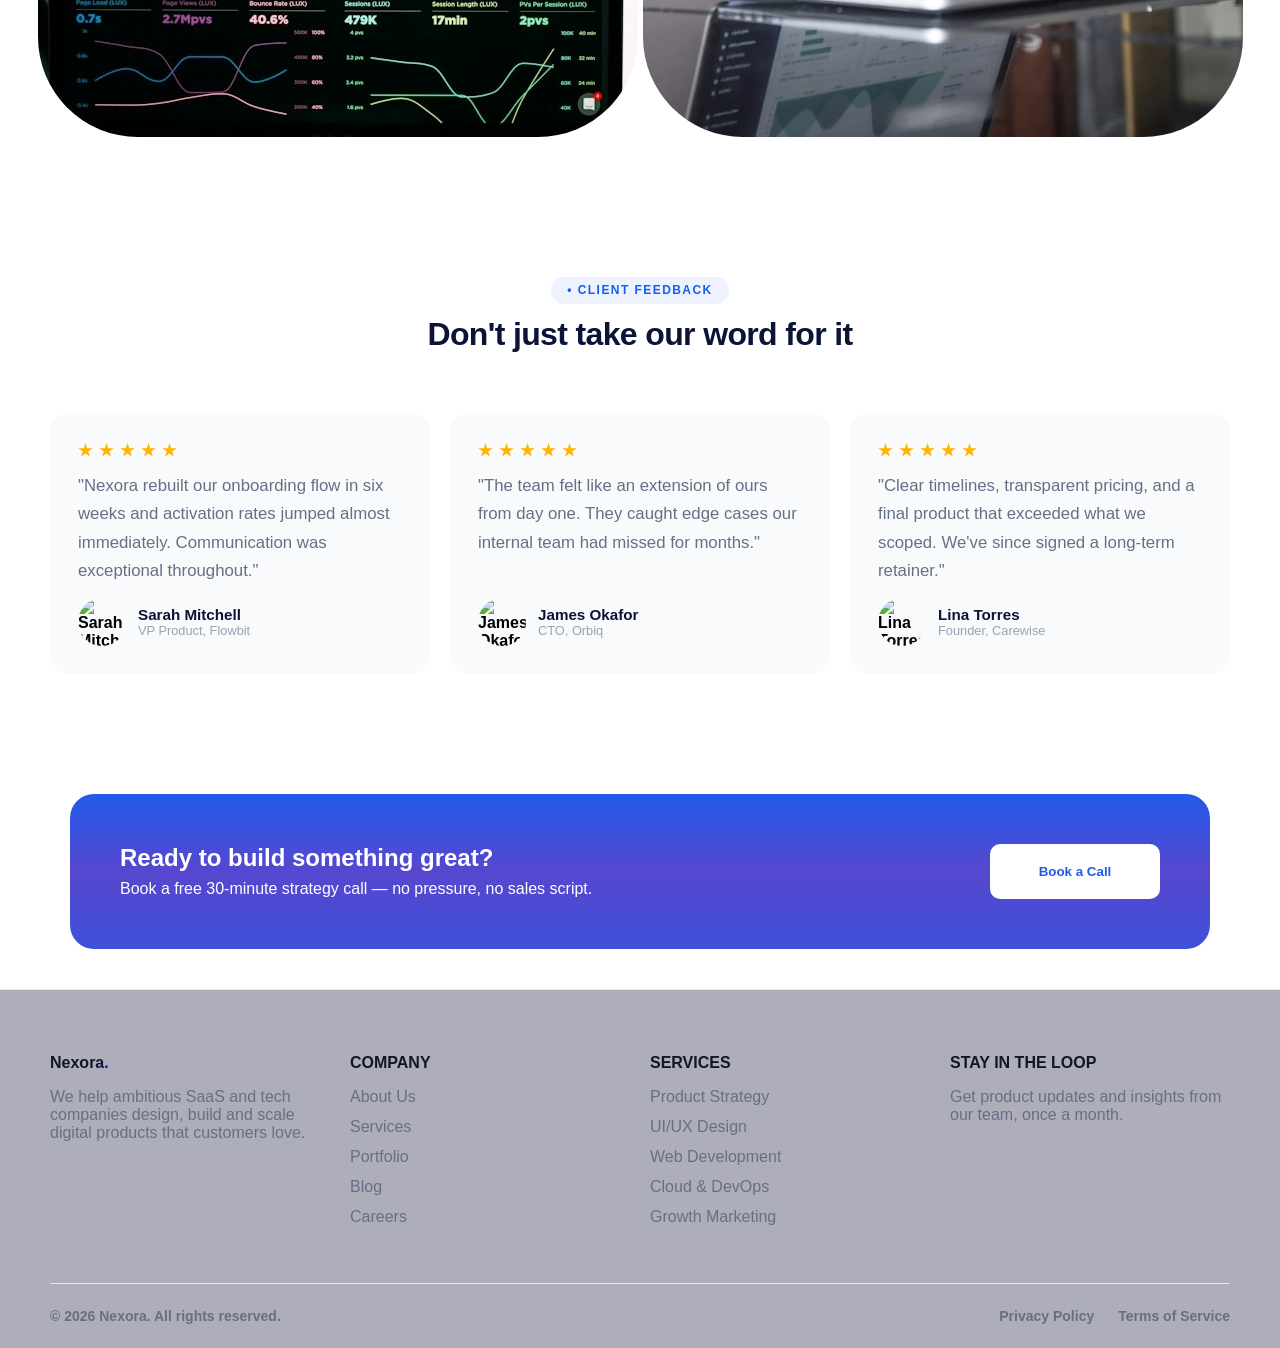
==== commit 9c9b950b: "mainpagecomplete" ====
--- a/Project1/index.html
+++ b/Project1/index.html
@@ -1,220 +1,433 @@
-<!DOCTYPE html>
+<!doctype html>
 <html lang="en">
-<head>
-    <meta charset="UTF-8">
-    <meta name="viewport" content="width=device-width, initial-scale=1.0">
+  <head>
+    <meta charset="UTF-8" />
+    <meta name="viewport" content="width=device-width, initial-scale=1.0" />
     <title>Project</title>
-    <link rel="stylesheet" href="style.css">
-</head>
-<body>
+    <link rel="stylesheet" href="style.css" />
+  </head>
+  <body>
     <header>
-        <div><span>Nexora<span class="dot">.</span></span></div>
-        <div id="header-pointer">
-          <div><a href="" id="home">Home</a></div>
-          <div><a href="">About</a></div>
-          <div><a href="">Services</a></div>
-          <div><a href="">Portfolio</a></div>
-          <div><a href="">Blog</a></div>
-          <div><a href="">Pricing</a></div>
-          <div><a href="">Contact </a></div>
-          <div ><button ><a href="" id="last">GET Started</a></button></div>
-        </div>
+      <div>
+        <span>Nexora<span class="dot">.</span></span>
+      </div>
+      <div id="header-pointer">
+        <div><a href="" id="home">Home</a></div>
+        <div><a href="">About</a></div>
+        <div><a href="">Services</a></div>
+        <div><a href="">Portfolio</a></div>
+        <div><a href="">Blog</a></div>
+        <div><a href="">Pricing</a></div>
+        <div><a href="">Contact </a></div>
+        <div>
+          <button><a href="" id="last">GET Started</a></button>
+        </div>
+      </div>
     </header>
-<section class="section1">
-    <div class="part1">
+    <section class="section1">
+      <div class="part1">
         <div id="small">TRUSTED BY 480+ GROWING COMPANIES</div>
-        <div id="large">Build, launch and scale your digital product faster.</div>
-        <p>Nexora is your end-to-end product partner — strategy, design and engineering teams that ship measurable results for SaaS and tech-driven businesses.</p>
+        <div id="large">
+          Build, launch and scale your digital product faster.
+        </div>
+        <p>
+          Nexora is your end-to-end product partner — strategy, design and
+          engineering teams that ship measurable results for SaaS and
+          tech-driven businesses.
+        </p>
         <div id="btn">
-            <div>
-                <button style="background:linear-gradient(#215AEA,#5747CE,#3D50DB);"><a href="" id="last">Start a project →</a></button>
-            </div>
-            <div>
-                <button><a href="" id="last" style="color: black;">Explore Services</a></button>
-            </div>
+          <div>
+            <button
+              style="background: linear-gradient(#215aea, #5747ce, #3d50db)"
+            >
+              <a href="" id="last">Start a project →</a>
+            </button>
+          </div>
+          <div>
+            <button>
+              <a href="" id="last" style="color: black">Explore Services</a>
+            </button>
+          </div>
         </div>
         <div class="combine1">
-        <div class="img">
-            <img src="./images/40.jpg" alt="client">
-            <img src="./images/40 (1).jpg" alt="client">
-            <img src="./images/40 (2).jpg" alt="cient">
-        </div>
-        <div class="star">
-            <div >★★★★★ <span style="font-size:16px;color: black;";>4.9/5</span></div>
-            <div style="font-size:15px; color: grey;">from 320+ client reviews</div>
-        </div>
-        </div>
-    </div>
-    <div class="part2">
-    </div>
-</section>
-<section class="section2">
-    <div>POWERING PRODUCTS TEAMS AT</div>
-    <div id="inside">
+          <div class="img">
+            <img src="./images/40.jpg" alt="client" />
+            <img src="./images/40 (1).jpg" alt="client" />
+            <img src="./images/40 (2).jpg" alt="cient" />
+          </div>
+          <div class="star">
+            <div>
+              ★★★★★ <span style="font-size: 16px; color: black" ;>4.9/5</span>
+            </div>
+            <div style="font-size: 15px; color: grey">
+              from 320+ client reviews
+            </div>
+          </div>
+        </div>
+      </div>
+      <div class="part2">
+        <div class="box">
+           <div class="box1">
+            <span>Live</span>
+           </div>
+          <div class="box2">
+            <div>
+              <span class="line2">Conversions</span><b class="line1">+148%</b>
+            </div>
+            <div>
+              <span class="line2">Active Users</span><b class="line1">12.4k</b>
+            </div>
+          </div>
+          <div class="bars">
+            <div class="i" style="width: 20%;  height:23px;"></div>
+            <div class="i" style="width: 55%;  height:23px;"></div>
+            <div class="i" style="width: 45%;  height:23px;"></div>
+            <div class="i" style="width: 70%;  height:23px;"></div>
+            <div class="i" style="width: 60%;  height:23px;"></div>
+            <div class="i" style="width: 85%;  height:23px;"></div>
+            <div class="i" style="width: 100%; height:23px;"></div>
+          </div>
+        </div>
+        <div class="float b">
+          <b>Project Delivered</b><span>On time, every time</span>
+        </div>
+        <div class="float a">
+          <b>Avg. 3.2x ROI</b><span>within 6 months</span>
+        </div>
+      </div>
+    </section>
+    <section class="section2">
+      <div>POWERING PRODUCTS TEAMS AT</div>
+      <div id="inside">
         <div>⬢ Flowbit</div>
         <div>◉ Orbiq</div>
         <div>◆ Verta</div>
         <div>◈ Cloudra</div>
         <div>✦ Pivotal</div>
         <div>▲ Northpeak</div>
-    </div>
-</section>
-<section class="section3">
-    <div id="first">
+      </div>
+    </section>
+    <section class="section3">
+      <div id="first">
         <p id="p"><span>• What We Do</span></p>
-        <div style="font-size:33px; width:600px">Capabilities built for modern product teams</div>
-        <div style="font-size:15px; color:#667295; width:550px;">From early-stage validation to scaling infrastructure, our specialists plug directly into your roadmap.</div>
-    </div>
-    <div id="viewall">
+        <div style="font-size: 33px; width: 600px">
+          Capabilities built for modern product teams
+        </div>
+        <div style="font-size: 15px; color: #667295; width: 550px">
+          From early-stage validation to scaling infrastructure, our specialists
+          plug directly into your roadmap.
+        </div>
+      </div>
+      <div id="viewall">
         <div><a href="">View all services→</a></div>
-    </div>
-    <div id="cards">
-        <div class="box">
-           <p>Product Strategy</p>
-Research-driven roadmaps that align stakeholders and de-risk what you build next.
+      </div>
+      <div id="cards">
+        <div class="box">
+          <p>Product Strategy</p>
+          Research-driven roadmaps that align stakeholders and de-risk what you
+          build next.
         </div>
         <div class="box">
           <p>UI/UX Design</p>
-Interfaces that convert — wireframes, design systems and prototypes ready for dev.
-        </div>
-        <div class="box">
-            <p>Web Development</p>
-Performant, scalable web apps built on modern frameworks with clean architecture.</div>
-        <div class="box"><p>Cloud & DevOps</p>
-CI/CD pipelines, monitoring and cloud infrastructure that scales with your traffic.</div>
-    </div>
-</section>
-<section class="section4">
-  <div id="maindiv">
-    <div id="box1">
-        <img src="./images/photo-1522202176988-66273c2fd55f.jpg" alt="">
-    </div>
-    <div id="box2">
-        <p id="p"><span>• WHY NEXORA</span></p>
-        <div style="font-size:33px;">A senior team, embedded in your workflow</div>
-        <div style="font-size:15px; color:#667295; width:470px; word-spacing:5px; line-height:23px;">We don't hand off decks and disappear. Our designers and engineers work inside your tools — Slack, Linear, Figma — as an extension of your team.</div>
-        <div id="listcontent">
-            <div style="font-size:15px; color:#667295;">
-             <strong style="font-weight: bolder; color:black">Dedicated senior squad </strong>— no junior bait-and-switch, ever.</div>
-            <div style="font-size:15px; color:#667295;"> <strong style="font-weight: bolder; color:black">Transparent weekly sprints</strong> with shared dashboards and demos.</div>
-            <div style="font-size:15px; color:#667295;"><strong style="font-weight: bolder; color:black">Flexible engagement models —</strong> project, retainer or staff augmentation.</div>
-        </div>
-        <div><button ><a href="" id="last">More About US</a></button></div>
-    </div>
-  </div>
-</section>
-<section class="section5">
-    <div id="maindiv">
-        <div class="box">
-            <div class="line1">480+</div>
-        <div class="line2">Projects delivered</div>
-        </div>
-        <div class="box">
-            <div class="line1">12 yrs</div>
-        <div  class="line2">Industry experience</div>
-        </div>
-        <div class="box">
-            <div class="line1">96%</div>
-           <div class="line2">Client retention</div>
-        </div>
-        <div class="box">
-            <div class="line1">34</div>
-           <div class="line2">Countries served</div>
-        </div>
-    </div>
-</section>
-<section class="section6">
-<div class="maindiv">
-    <div class="box1">
-         <p id="p"><span>• HOW WE WORK</span></p>
-         <h1 style="font-size:32px;">A proven four-step delivery process</h1>
-         <p style="color:#667085; width: 630px; text-align: center;line-height:22px; word-spacing:4px; font-weight: 200;">Every engagement follows the same disciplined process — refined across hundreds of launches.</p>
-    </div>
-    <div class="box2">
-        <div class="box">
+          Interfaces that convert — wireframes, design systems and prototypes
+          ready for dev.
+        </div>
+        <div class="box">
+          <p>Web Development</p>
+          Performant, scalable web apps built on modern frameworks with clean
+          architecture.
+        </div>
+        <div class="box">
+          <p>Cloud & DevOps</p>
+          CI/CD pipelines, monitoring and cloud infrastructure that scales with
+          your traffic.
+        </div>
+      </div>
+    </section>
+    <section class="section4">
+      <div id="maindiv">
+        <div id="box1">
+          <img src="./images/photo-1522202176988-66273c2fd55f.jpg" alt="" />
+        </div>
+        <div id="box2">
+          <p id="p"><span>• WHY NEXORA</span></p>
+          <div style="font-size: 33px">
+            A senior team, embedded in your workflow
+          </div>
+          <div
+            style="
+              font-size: 15px;
+              color: #667295;
+              width: 470px;
+              word-spacing: 5px;
+              line-width: 23px;">
+            We don't hand off decks and disappear. Our designers and engineers
+            work inside your tools — Slack, Linear, Figma — as an extension of
+            your team.
+          </div>
+          <div id="listcontent">
+            <div style="font-size: 15px; color: #667295">
+              <strong style="font-weight: bolder; color: black"
+                >Dedicated senior squad </strong
+              >— no junior bait-and-switch, ever.
+            </div>
+            <div style="font-size: 15px; color: #667295">
+              <strong style="font-weight: bolder; color: black"
+                >Transparent weekly sprints</strong
+              >
+              with shared dashboards and demos.
+            </div>
+            <div style="font-size: 15px; color: #667295">
+              <strong style="font-weight: bolder; color: black"
+                >Flexible engagement models —</strong
+              >
+              project, retainer or staff augmentation.
+            </div>
+          </div>
+          <div>
+            <button><a href="" id="last">More About US</a></button>
+          </div>
+        </div>
+      </div>
+    </section>
+    <section class="section5">
+      <div id="maindiv">
+        <div class="box">
+          <div class="line1">480+</div>
+          <div class="line2">Projects delivered</div>
+        </div>
+        <div class="box">
+          <div class="line1">12 yrs</div>
+          <div class="line2">Industry experience</div>
+        </div>
+        <div class="box">
+          <div class="line1">96%</div>
+          <div class="line2">Client retention</div>
+        </div>
+        <div class="box">
+          <div class="line1">34</div>
+          <div class="line2">Countries served</div>
+        </div>
+      </div>
+    </section>
+    <section class="section6">
+      <div class="maindiv">
+        <div class="box1">
+          <p id="p"><span>• HOW WE WORK</span></p>
+          <h1 style="font-size: 32px">A proven four-step delivery process</h1>
+          <p
+            style="
+              color: #667085;
+              width: 630px;
+              text-align: center;
+              line-width: 22px;
+              word-spacing: 4px;
+              font-weight: 200;
+            "
+          >
+            Every engagement follows the same disciplined process — refined
+            across hundreds of launches.
+          </p>
+        </div>
+        <div class="box2">
+          <div class="box">
             <div class="b1">
-                <span class="line1">01</span>
-                <h3 class="line2">Discover</h3>
-                <p class="line3">We audit your product, market and users to identify the highest-leverage opportunities.</p>
-            </div>
-        </div>
-        <div class="box">
-             <div class="b1">
-                <span class="line1">02</span>
-                <h3 class="line2">Design</h3>
-                <p class="line3">Wireframes evolve into polished, tested interfaces backed by a reusable design system.</p>
-            </div>
-        </div>
-        <div class="box">
-             <div class="b1">
-                <span class="line1">03</span>
-                <h3 class="line2">Build</h3>
-                <p class="line3">Engineers ship in two-week sprints with continuous integration and staging previews.</p>
-            </div>
-        </div>
-        <div class="box">
-             <div class="b1">
-                <span class="line1">04</span>
-                <h3 class="line2">Scale</h3>
-                <p class="line3">Post-launch, we monitor performance and iterate based on real usage data.</p>
-            </div>
-        </div>
-    </div>
-</div>
-</section>
-<section class="section7">
-<div class="maindiv">
-<div class="box1">
-<div class="top">
-    <p id="p"><span>• SELECTED WORK</span></p>
-    <h2 style="font-size:32px;color:#0B1437;">Case studies that speak for themselves</h2>
-</div>
-<div class="bottom">
-    <a>View full portfolio →</a>
-</div>
-</div>
-<div class="box2">
-
-</div>
-</div>
-</section>
-<section class="section8">
-    <div class="maindiv">
+              <span class="line1">01</span>
+              <h3 class="line2">Discover</h3>
+              <p class="line3">
+                We audit your product, market and users to identify the
+                highest-leverage opportunities.
+              </p>
+            </div>
+          </div>
+          <div class="box">
+            <div class="b1">
+              <span class="line1">02</span>
+              <h3 class="line2">Design</h3>
+              <p class="line3">
+                Wireframes evolve into polished, tested interfaces backed by a
+                reusable design system.
+              </p>
+            </div>
+          </div>
+          <div class="box">
+            <div class="b1">
+              <span class="line1">03</span>
+              <h3 class="line2">Build</h3>
+              <p class="line3">
+                Engineers ship in two-week sprints with continuous integration
+                and staging previews.
+              </p>
+            </div>
+          </div>
+          <div class="box">
+            <div class="b1">
+              <span class="line1">04</span>
+              <h3 class="line2">Scale</h3>
+              <p class="line3">
+                Post-launch, we monitor performance and iterate based on real
+                usage data.
+              </p>
+            </div>
+          </div>
+        </div>
+      </div>
+    </section>
+    <section class="section7">
+      <div class="maindiv">
         <div class="box1">
-            <p>• ClIENT FEEDBACK</p>
-            <h2 id="line1">Don't just take our word for it</h2>
+          <div class="top">
+            <p id="p"><span>• SELECTED WORK</span></p>
+            <h2 style="font-size: 32px; color: #0b1437">
+              Case studies that speak for themselves
+            </h2>
+          </div>
+          <div class="bottom">
+            <a>View full portfolio →</a>
+          </div>
         </div>
         <div class="box2">
-            <div class="box">
-                <div>★★★★★</div>
-                <p>"Nexora rebuilt our onboarding flow in six weeks and activation rates jumped almost immediately. Communication was exceptional throughout."</p>
-               <div>
-                  <div>
-                  <div >Sarah Mitchell</div>
-                  <div >VP Product, Flowbit</div>
-             </div>
-          </div>
-            <div class="box">
-                <div>★★★★★</div>
-                <p>"The team felt like an extension of ours from day one. They caught edge cases our internal team had missed for months."</p>
-               <div>
-                  <div>
-                  <div >James Okafor</div>
-                  <div >CTO, Orbiq</div>
-             </div>
-            </div>
-            <div class="box">
-                <div>★★★★★</div>
-                <p>"Clear timelines, transparent pricing, and a final product that exceeded what we scoped. We've since signed a long-term retainer."</p>
-               <div>
-                  <div>
-                  <div >Lina Torres</div>
-                  <div >Founder, Carewise</div>
-             </div>
-            </div>
-        </div>
-    </div>
-
-</section>
-</body>
-</html>+          <div class="img">
+            <img src=".//images/WhatsApp Image 2026-10-07 at 7.07.29 PM.jpeg" alt="">
+            <img src=".//images/WhatsApp Image 2026-10-07 at 7.07.30 PM.jpeg" alt="">
+          </div>
+        </div>
+      </div>
+    </section>
+    <section class="section8">
+      <div class="maindiv">
+        <div class="box1">
+          <p>• ClIENT FEEDBACK</p>
+          <h2 id="line1">Don't just take our word for it</h2>
+        </div>
+        <div class="box2">
+          <div class="box">
+            <div style="color: #ffb400; letter-spacing: 7px">★★★★★</div>
+            <p class="line2">
+              "Nexora rebuilt our onboarding flow in six weeks and activation
+              rates jumped almost immediately. Communication was exceptional
+              throughout."
+            </p>
+            <div>
+              <img
+                src="https://i.pravatar.cc/100?img=33"
+                alt="Sarah Mitchell"
+              />
+              <div>
+                <div
+                  style="font-weight: 700; font-size: 0.95rem; color: #0b1437"
+                >
+                  Sarah Mitchell
+                </div>
+                <div
+                  style="font-size: 0.8rem; color: #98a2b3; font-weight: 500"
+                >
+                  VP Product, Flowbit
+                </div>
+              </div>
+            </div>
+          </div>
+          <div class="box">
+            <div style="color: #ffb400; letter-spacing: 7px">★★★★★</div>
+            <p class="line2">
+              "The team felt like an extension of ours from day one. They caught
+              edge cases our internal team had missed for months."
+            </p>
+            <div>
+              <img src="https://i.pravatar.cc/100?img=51" alt="James Okafor" />
+              <div>
+                <div
+                  style="font-weight: 700; font-size: 0.95rem; color: #0b1437"
+                >
+                  James Okafor
+                </div>
+                <div
+                  style="font-size: 0.8rem; color: #98a2b3; font-weight: 500"
+                >
+                  CTO, Orbiq
+                </div>
+              </div>
+            </div>
+          </div>
+          <div class="box">
+            <div style="color: #ffb400; letter-spacing: 7px">★★★★★</div>
+            <p class="line2">
+              "Clear timelines, transparent pricing, and a final product that
+              exceeded what we scoped. We've since signed a long-term retainer."
+            </p>
+            <div>
+              <img src="https://i.pravatar.cc/100?img=14" alt="Lina Torres" />
+              <div>
+                <div
+                  style="font-weight: 700; font-size: 0.95rem; color: #0b1437"
+                >
+                  Lina Torres
+                </div>
+                <div
+                  style="font-size: 0.8rem; color: #98a2b3; font-weight: 500"
+                >
+                  Founder, Carewise
+                </div>
+              </div>
+            </div>
+          </div>
+        </div>
+      </div>
+    </section>
+    <section class="section9">
+      <div class="maindiv">
+        <div class="box">
+          <div class="box1">
+            <h2>Ready to build something great?</h2>
+            <p>
+              Book a free 30-minute strategy call — no pressure, no sales
+              script.
+            </p>
+          </div>
+          <div class="box2">
+            <button><a href="">Book a Call</a></button>
+          </div>
+        </div>
+      </div>
+    </section>
+    <footer>
+      <div class="maindiv">
+        <div class="box1">
+          <div class="box">
+            <span>Nexora<span class="dot">.</span></span>
+            <p>
+              We help ambitious SaaS and tech companies design, build and scale
+              digital products that customers love.
+            </p>
+          </div>
+          <div class="box">
+            <span>COMPANY</span>
+            <p><a href=""></a>About Us</p>
+            <p><a href=""></a>Services</p>
+            <p><a href="">Portfolio</a></p>
+            <p><a href="">Blog</a></p>
+            <p><a href="">Careers</a></p>
+          </div>
+          <div class="box">
+            <span>SERVICES</span>
+            <p><a href="">Product Strategy</a></p>
+            <p><a href="">UI/UX Design</a></p>
+            <p><a href="">Web Development</a></p>
+            <p><a href="">Cloud & DevOps</a></p>
+            <p><a href="">Growth Marketing</a></p>
+          </div>
+          <div class="box">
+            <span>STAY IN THE LOOP</span>
+            <p>Get product updates and insights from our team, once a month.</p>
+          </div>
+        </div>
+        <div class="box2">
+          <p>© 2026 Nexora. All rights reserved.</p>
+          <div class="links">
+            <a href="#">Privacy Policy</a><a href="#">Terms of Service</a>
+          </div>
+        </div>
+      </div>
+    </footer>
+  </body>
+</html>
--- a/Project1/style.css
+++ b/Project1/style.css
@@ -1,92 +1,111 @@
 * {
   margin: 0;
-  padding: 0;
-  font-family: sans-serif;
+  box-sizing: border-box;
+  font-family: "Plus Jakarta Sans", sans-serif;
   font-weight: 700;
-  }
+}
+html,
+body {
+  overflow-x: hidden;
+}
+button {
+  cursor: pointer;
+}
+button a {
+  display: flex;
+  align-items: center;
+  justify-content: center;
+  width: 100%;
+  height: 100%;
+  text-decoration: none;
+}
+
+#p {
+  display: inline-flex;
+  align-items: center;
+  width: fit-content;
+  padding: 0.4rem 1rem;
+  border-radius: 20px;
+  background: #eef2ff;
+  span {
+    font-size: 0.75rem;
+    letter-spacing: 0.12em;
+    text-transform: uppercase;
+    color: #155eef;
+  }
+}
+
 header {
-  display: flex;
-  column-gap: 200px;
-  background: linear-gradient(#F1F1FF,#F3F0FF,#F0F2FF,#F2F1FF,#F0F1FF,#DEE5FD,#EFF2FF);
-  border: 1px solid black;
-  width: 100%;
-  height: 68px;
   position: fixed;
   top: 0;
   left: 0;
   width: 100%;
   height: 68px;
-  z-index: 1030px;
+  z-index: 1030;
+  display: flex;
   align-items: center;
-  padding-left: 60px;
+  justify-content: space-between;
+  padding:  40px;
+  background: linear-gradient(#f1f1ff, #f3f0ff, #f0f2ff, #f2f1ff, #f0f1ff, #dee5fd, #eff2ff);
   span {
     font-size: 28px;
-    font-width: 50px;
     .dot {
       color: blue;
-      padding: 0;
     }
   }
   #header-pointer {
     display: flex;
+    align-items: center;
     column-gap: 35px;
     font-size: 15px;
-    align-items: center;
     a {
       text-decoration: none;
       color: #d18a5f;
       padding: 10px 8px;
     }
     a:hover {
+      color: black;
+      background-color: rgba(255, 255, 255, 0.7);
       border-radius: 10px;
-      color: black;
-      background-color: red;
     }
     #home {
       color: black;
     }
-
     button {
       height: 38px;
       width: 130px;
-      /* background-color: #2c57e5; */
       background: linear-gradient(#215aea, #5747ce, #3d50db);
-      display: flex;
-      align-items: center;
-      justify-content: center;
       border-radius: 10px;
       border: none;
     }
-    a:hover {
-      color: black;
-    }
-    button #last {
-      text-decoration: none;
+    button #last,
+    button #last:hover {
       color: white;
-    }
-  }
-}
+      background: none;
+    }
+  }
+}
+
 .section1 {
-  padding-top: 68px;
-  border: 5px solid green;
-  background: linear-gradient(#F1F1FF,#F3F0FF,#F0F2FF,#F2F1FF,#F0F1FF,#DEE5FD,#EFF2FF);
-  height: 600px;
+  min-height: 600px;
+  padding: 68px 60px 0;
   display: flex;
   justify-content: space-between;
-  column-gap: 5px;
+  align-items: center;
+  column-gap: 40px;
+  background: linear-gradient(#f1f1ff, #f3f0ff, #f0f2ff, #f2f1ff, #f0f1ff, #dee5fd, #eff2ff);
   .part1 {
-    padding: 20px;
-    border: 1px solid rgb(215, 187, 31);
+    width: 55%;
+    padding: 20px 0;
     display: flex;
     flex-direction: column;
     row-gap: 20px;
-    width: 55%;
-    font-size: 40px;
     #small {
       font-size: 15px;
     }
     #large {
       font-size: 60px;
+      line-height: 1.1;
     }
     p {
       font-size: 20px;
@@ -99,401 +118,581 @@
       height: 55px;
       width: 190px;
       background-color: #f7f9fc;
-      display: flex;
+      border-radius: 10px;
+      border: none;
+      transition: transform 0.3s ease;
+    }
+    button #last {
+      color: white;
+    }
+    button:hover {
+      transform: translateY(-3px) scale(1.01);
+    }
+  }
+  .img {
+    display: flex;
+    img {
+      width: 48px;
+      height: 48px;
+      object-fit: cover;
+      border: 2px solid white;
+      border-radius: 50%;
+      margin-right: -14px;
+    }
+  }
+  .combine1 {
+    display: flex;
+    align-items: center;
+    column-gap: 30px;
+    .star {
+      display: flex;
+      flex-direction: column;
+      row-gap: 3px;
+      justify-content: center;
+      font-size: 15px;
+      color: #ffb400;
+    }
+  }
+  .part2 {
+    position: relative;
+    width: 40%;
+    padding: 24px 0 34px;
+    .box {
+      background: #fff;
+      border-radius: 22px;
+      padding: 24px;
+      box-shadow: 0 30px 70px rgba(33, 60, 140, 0.16);
+      .box1 {
+        display: flex;
+        align-items: center;
+        gap: 6px;
+        margin-bottom: 18px;
+        i {
+          width: 10px;
+          height: 10px;
+          border-radius: 50%;
+          background: #e4e7ec;
+        }
+        span {
+          margin-left: auto;
+          padding: 3px 12px;
+          font-size: 12px;
+          color: #16a34a;
+          background: #dcfce7;
+          border-radius: 999px;
+        }
+      }
+      .box2 {
+        display: grid;
+        grid-template-columns: 1fr 1fr;
+        gap: 14px;
+        margin-bottom: 20px;
+        div {
+          background: #d2dce6;
+          border-radius: 14px;
+          padding: 14px;
+        }
+        .line2 {
+          display: block;
+          font-size: 13px;
+          color: #667295;
+        }
+        .line1 {
+          font-size: 28px;
+          font-weight: 800;
+        }
+         }
+         .bars 
+         {
+          display:flex;
+          flex-direction:column; 
+          row-gap: 1px;
+          .i{
+            background-color:#667295;
+            border-radius: 4px;
+          }
+      }
+    }
+    .float {
+      position: absolute;
+      background: #fff;
+      border-radius: 14px;
+      padding: 12px 18px;
+      box-shadow: 0 14px 40px rgba(11, 20, 55, 0.14);
+      b {
+        display: block;
+        font-size: 14px;
+      }
+      span {
+        font-size: 13px;
+        color: #667295;
+      }
+      &.a {
+        bottom: 0px;
+        margin-left:300px;
+      }
+      &.b {
+        top: 0;
+
+      }
+    }
+  }
+}
+.section2 {
+  display: flex;
+  flex-direction: column;
+  align-items: center;
+  justify-content: center;
+  row-gap: 15px;
+  padding: 30px 20px;
+  #inside {
+    display: flex;
+    flex-wrap: wrap;
+    justify-content: center;
+    gap: 20px 100px;
+  }
+}
+
+.section3 {
+  display: flex;
+  flex-wrap: wrap;
+  justify-content: space-between;
+  align-items: flex-end;
+  padding: 100px 70px;
+  #first {
+    display: flex;
+    flex-direction: column;
+    row-gap: 13px;
+  }
+  #viewall a {
+    text-decoration: none;
+    color: #155eef;
+  }
+  #cards {
+    display: flex;
+    justify-content: space-between;
+    column-gap: 25px;
+    width: 100%;
+    margin-top: 70px;
+    .box {
+      flex: 1;
+      min-height: 350px;
+      padding: 30px 24px;
+      border-radius: 23px;
+      background: #f8fafc;
+      font-size: 15px;
+      line-height: 1.6;
+      color: #667295;
+      p {
+        margin-bottom: 12px;
+        font-size: 20px;
+        color: #0b1437;
+      }
+    }
+  }
+}
+.section4 {
+  display: flex;
+  justify-content: center;
+  align-items: center;
+  padding: 60px 20px;
+  #maindiv {
+    display: flex;
+    align-items: center;
+    width: 100%;
+    max-width: 1140px;
+    #box1 {
+      width: 50%;
+      display: flex;
+      justify-content: center;
+      img {
+        width: 100%;
+        max-width: 534px;
+        height: 427px;
+        object-fit: cover;
+        border-radius: 25px;
+      }
+    }
+    #box2 {
+      width: 50%;
+      display: flex;
+      flex-direction: column;
+      row-gap: 30px;
+      padding-left: 50px;
+      #listcontent {
+        display: flex;
+        flex-direction: column;
+        row-gap: 15px;
+      }
+      button {
+        height: 55px;
+        width: 190px;
+        background: linear-gradient(#215aea, #5747ce, #3d50db);
+        border-radius: 10px;
+        border: none;
+        transition: transform 0.3s ease;
+      }
+      button #last {
+        color: white;
+      }
+      button:hover {
+        transform: translateY(-3px) scale(1.01);
+      }
+    }
+  }
+}
+.section5 {
+  display: flex;
+  justify-content: center;
+  padding: 40px 20px;
+  #maindiv {
+    display: flex;
+    justify-content: center;
+    width: 100%;
+    max-width: 1140px;
+    .box {
+      flex: 1;
+      display: flex;
+      flex-direction: column;
       align-items: center;
       justify-content: center;
-      border-radius: 10px;
-      border: none;
-    }
-    button #last {
-      text-decoration: none;
-      color: white;
-      transition: all 0.3s ease;
-    }
-    button:hover {
-      transform: translateY(-3px) scale(1.01);
-    }
-  }
-  .part2 {
-    border: 5px solid rgb(29, 48, 191);
-    width: 45%;
-  }
-  .img {
-    dispaly: flex;
-    img {
-      border: 1px solid white;
-      border-radius: 20px;
-      margin-right: -26px;
-    }
-  }
-  .combine1 {
-    display: flex;
-    column-gap: 30px;
-    border: 1px solid black;
+      .line1 {
+        font-size: 2.2rem;
+        color: #0b1437;
+        font-weight: 800;
+      }
+      .line2 {
+        font-size: 0.9rem;
+        font-weight: 500;
+        color: #667085;
+      }
+    }
+  }
+}
 
-    .star {
-      font-size: 15px;
+.section6 {
+  display: flex;
+  justify-content: center;
+  padding: 80px 20px;
+  .maindiv {
+    display: flex;
+    flex-direction: column;
+    row-gap: 60px;
+    width: 100%;
+    max-width: 1140px;
+    .box1 {
       display: flex;
       flex-direction: column;
-      row-gap: 3px;
+      align-items: center;
+      row-gap: 15px;
+    }
+    .box2 {
+      display: flex;
+      column-gap: 45px;
+      .box {
+        flex: 1;
+      }
+      .b1 {
+        .line1 {
+          font-size: 3rem;
+          color: #2359e8;
+          font-weight: 800;
+        }
+        .line2 {
+          font-size: 2rem;
+          color: #667085;
+        }
+        .line3 {
+          max-width: 280px;
+          font-size: 1.05rem;
+          line-height: 1.7;
+          color: #667085;
+          font-weight: 300;
+        }
+      }
+    }
+  }
+}
+.section7 {
+  display: flex;
+  justify-content: center;
+  padding: 60px 20px;
+  .maindiv {
+    display: flex;
+    flex-direction: column;
+    row-gap: 50px;
+    width: 100%;
+    max-width: 1140px;
+    .box1 {
+      display: flex;
+      justify-content: space-between;
+      align-items: flex-end;
+      .top {
+        display: flex;
+        flex-direction: column;
+        row-gap: 8px;
+      }
+      .bottom {
+        font-size: 15px;
+        a {
+          color: #155eef;
+          text-decoration: none;
+        }
+        a:hover {
+          color: #0e3fb0;
+        }
+      }
+    }
+    .box2 {
+      min-height: 291px;
+      display: flex;
       align-items: center;
       justify-content: center;
-      color: #ffb400;
-    }
-  }
-}
-.section2 {
+      .img{
+        display:flex;
+        flex-direction:row;
+        column-gap:5px;
+        img{
+          border-radius: 100px;
+        }
+      }
+    }
+  }
+}
+.section8 {
+  padding: 80px 20px;
+  .maindiv {
+    display: flex;
+    flex-direction: column;
+    row-gap: 60px;
+    .box1 {
+      display: flex;
+      flex-direction: column;
+      align-items: center;
+      row-gap: 12px;
+      p {
+        padding: 0.4rem 1rem;
+        border-radius: 20px;
+        font-size: 0.75rem;
+        letter-spacing: 0.12em;
+        text-transform: uppercase;
+        color: #155eef;
+        background: #eef2ff;
+      }
+      #line1 {
+        font-size: 32px;
+        letter-spacing: -0.02em;
+        color: #0b1437;
+      }
+    }
+    .box2 {
+      display: flex;
+      flex-wrap: wrap;
+      justify-content: center;
+      gap: 20px;
+      .box {
+        width: 380px;
+        display: flex;
+        flex-direction: column;
+        row-gap: 12px;
+        padding: 28px;
+        border-radius: 20px;
+        background: #f8fafc;
+        .line2 {
+          flex: 1;
+          font-size: 1.05rem;
+          line-height: 1.7;
+          color: #667085;
+          font-weight: 300;
+        }
+        > div:last-child {
+          display: flex;
+          align-items: center;
+          column-gap: 12px;
+        }
+        img {
+          width: 48px;
+          height: 48px;
+          object-fit: cover;
+          border-radius: 50%;
+        }
+      }
+    }
+  }
+}
+.section9 {
   display: flex;
   justify-content: center;
-  align-items: center;
-  flex-direction: column;
-  height: 100px;
-  row-gap: 15px;
-  border: 5px solid red;
-  #inside {
-    display: flex;
-    column-gap: 100px;
-  }
-}
-.section3 {
-  border: 2px solid black;
-  height:auto;
-  padding-top: 100px;
-  padding-left: 70px;
-  padding-right: 70px;
-  span {
-    color: #155eef;
-    font-size: 14px;
-  }
-  #p {
-    width: 120px;
-    height: 22px;
-    display: flex;
-    border-radius: 10px;
-    align-items: center;
-    justify-content: center;
-    background-color: #eef2ff;
-  }
-  #first {
+  padding: 40px 20px;
+  .maindiv {
+    width: 100%;
+    max-width: 1140px;
+    padding: 50px;
+    border-radius: 24px;
+    background: linear-gradient(#215aea, #5747ce, #3d50db);
+    color: white;
+    .box {
+      display: flex;
+      justify-content: space-between;
+      align-items: center;
+      column-gap: 30px;
+      h2,
+      p {
+        color: white;
+      }
+      p {
+        margin-top: 8px;
+        font-weight: 300;
+      }
+      .box2 {
+        display: flex;
+        justify-content: center;
+        align-items: center;
+      }
+      button {
+        height: 55px;
+        width: 170px;
+        border: none;
+        border-radius: 10px;
+        background: white;
+      }
+      button a {
+        color: #215aea;
+      }
+    }
+  }
+}
+/* ---------- footer ---------- */
+footer {
+  padding: 64px 24px 0;
+  border-top: 1px solid #e2e8f0;
+  a {
+    text-decoration: none;
+  }
+  background-color: #aeadba;
+  .maindiv {
     display: flex;
     flex-direction: column;
-    row-gap: 13px;
-  }
-  #viewall {
-    margin-left: 940px;
-    a {
-      text-decoration: none;
-    }
-  }
-  #cards {
-    display: flex;
-    border: 1px solid rgb(242, 79, 79);
+    row-gap: 5px;
+    max-width: 1180px;
+    margin: 0 auto;
+    .box1 {
+      display: flex;
+      justify-content: space-between;
+      column-gap: 20px;
+      padding-bottom: 40px;
+      .box {
+        flex: 1;
+        span {
+          display: block;
+          margin-bottom: 16px;
+          font-size: 16px;
+          color: #0f172a;
+          .dot {
+            display: inline;
+            margin: 0;
+            font-size: inherit;
+            color: blue;
+          }
+        }
+        .logo {
+          font-size: 28px;
+          letter-spacing: -0.03em;
+        }
+        p {
+          max-width: 320px;
+          margin: 0 0 12px;
+          font-size: 16px;
+          color: #667085;
+          font-weight: 300;
+          a {
+            font-size: 16px;
+            color: #667085;
+            font-weight: 300;
+            &:hover {
+              color: blue;
+            }
+          }
+        }
+        .form {
+          display: flex;
+          gap: 8px;
+          margin-top: 16px;
+          input {
+            flex: 1;
+            min-width: 0;
+            padding: 12px 16px;
+            border: 1px solid #d0d5dd;
+            border-radius: 999px;
+            font-size: 14px;
+          }
+          button {
+            padding: 12px 20px;
+            border: none;
+            border-radius: 999px;
+            background: blue;
+            color: #fff;
+            font-weight: 600;
+          }
+        }
+      }
+    }
+    .box2 {
+      display: flex;
+      flex-wrap: wrap;
+      justify-content: space-between;
+      align-items: center;
+      gap: 12px;
+      padding: 24px 0;
+      border-top: 1px solid #e2e8f0;
+      p {
+        font-size: 14px;
+        color: #667085;
+      }
+      .links {
+        display: flex;
+        gap: 24px;
+        a {
+          font-size: 14px;
+          color: #667085;
+          &:hover {
+            color: blue;
+          }
+        }
+      }
+    }
+  }
+}
+
+@media (max-width: 900px) {
+  header #header-pointer > div:not(:last-child) {
+    display: none;
+  }
+  .section1,
+  .section4 #maindiv,
+  .section6 .maindiv .box2,
+  .section9 .maindiv .box,
+  .section3 #cards {
+    flex-direction: column;
+  }
+  .section1 .part1,
+  .section1 .part2,
+  .section4 #maindiv #box1,
+  .section4 #maindiv #box2 {
     width: 100%;
-    margin-top: 70px;
-    column-gap: 25px;
-    justify-content: space-between;
+  }
+  .section1 .part1 #large {
+    font-size: 40px;
+  }
+  footer .maindiv .box1 {
+    flex-wrap: wrap;
     .box {
-      height: 350px;
-      width: 250px;
-      border: 1px solid black;
-      border-radius: 23px;
-    }
-  }
-}
-/* section4 */
-.section4 {
-  border: 2px solid rgb(61, 231, 31);
-  height: auto;
-  width:100%;
-  display: flex;
-  justify-content: center;
-  align-items: center;
-  #maindiv {
-    border: 3px solid rgb(245, 38, 38);
-    height: 503.55px;
-    width: 1140px;
-    display:flex;
-
-    #box1 {
-      border: 1px solid black;
-      height: 427.22px;
-      width: 582px;
-      display: flex;
-       justify-content: center;
-      img{
-        height:427.22px;
-        width:534.02px;
-        border-radius:25px;
-        
-      }
-    }
-    #box2 {
-      border: 1px solid black;
-      height: 455.55px;
-      display: flex;
-      flex-direction: column;
-      row-gap:30px;
-      width: 582px;
-      padding-left:50px;
-      span {
-       color: #155eef;
-       font-size: 14px;
-       }
-     #p {
-      width: 120px;
-     height: 22px;
-     display: flex;
-     border-radius: 10px;
-     align-items: center;
-     justify-content: center;
-     background-color: #eef2ff;
-     }
-     #listcontent
-     {
-      display: flex;
-      flex-direction:column;
-      row-gap:15px;
-     }
-     button {
-      height: 55px;
-      width: 190px;
-      background: linear-gradient(#215aea, #5747ce, #3d50db);
-      display: flex;
-      align-items: center;
-      justify-content: center;
-      border-radius: 10px;
-      border: none;
-    }
-    button #last {
-      text-decoration: none;
-      color: white;
-      transition: all 0.3s ease;
-    }
-    button:hover {
-      transform: translateY(-3px) scale(1.01);
-    }
-  }
-}
-}
-/* section4 */
-.section5{
-  height:auto;
-  border:1px solid black;
-  width:100%;
-  display:flex;
-  justify-content: center;
-  align-items: center;
-  #maindiv{
-    border:1px solid black;
-    width:1140px;
-    height:99.59px;
-    display:flex;
-    flex-direction: row;
-    row-gap:15px;
-    justify-content: center;
-    align-items: center;
-    .box{
-      border:1px solid black;
-      height:75.6px;
-      width:285px;
-      display:flex;
-      flex-direction:column;
-      justify-content: center;
-      align-items: center;
-      .line1
-      {
-      font-size:2.2rem;
-       color:#0B1437;
-       font-weight:800px;
-      }
-      .line2
-      {
-       font-size:0.9rem;
-       font-weight:500px;
-       color:#667085
-      }
-    }
-  }
-}
-/* section6 */
-.section6
-{
-  border:1px solid black;
-  height:auto;
-  width:100%;
-  display:flex;
-  justify-content: center;
-  align-items: center;
-  .maindiv{
-    border:1px solid black;
-    height:400px;
-    width:1140px;
-    display:flex;
-    flex-direction:column;
-    row-gap:90px;
-    justify-content: center;
-    .box1{
-      border:1px solid black;
-      height:174.29px;
-      width:1140px;
-      display: flex;
-      align-items: center;
-      flex-direction: column;
-      row-gap:15px;
-      justify-content: center;
-
-       #p {
-      display: inline-flex;
-    align-items: center;
-    gap: 0.5rem;
-    font-size: 0.75rem;
-    font-weight: 700;
-    letter-spacing: 0.12em;
-    text-transform: uppercase;
-    color:#155EEF;
-    background:#EEF2FF;
-    padding: 0.4rem 1rem;
-    border-radius: 20px;
-    }
-
-  }
-    .box2
-    {
-      border:1px solid black;
-      height:219.13px;
-      width:1140px;
-      display:flex;
-      flex-direction:row;
-      column-gap:45px;
-
-      .b1{
-        .line1{
-          font-size:3rem;
-          color:#2359E8;
-          font-weight:800;
-        }
-        .line2{
-          color: #667085;
-          font-size:2rem;
-          font-weight:700;
-        }
-        .line3{
-          font-size: 1.05rem;
-          color:#667085;
-          max-width: 280px;
-          line-height:1.7;
-          font-weight:20;
-        }
-
-      }
-    }
-
-  }
-}
-.section7
-{
-  border:1px solid black;
-  height:auto;
-  width:100%;
-  display: flex;
-  align-items: center;
-  justify-content: center;
-  .maindiv{
-    height: 432px;
-    width: 1140px;
-    border:1px solid black;
-    display:flex;
-    flex-direction:column;
-    row-gap:50px;
-    
-    .box1
-    {
-      height:111px;
-      width:1140px;
-      border:1px solid black;
-        #p {
-      display: inline-flex;
-    align-items: center;
-    gap: 0.5rem;
-    font-size: 0.75rem;
-    font-weight: 700;
-    letter-spacing: 0.12em;
-    text-transform: uppercase;
-    color:#155EEF;
-    background:#EEF2FF;
-    padding: 0.4rem 1rem;
-    border-radius: 20px;
-  width:138px;
-    }
-    .top
-    {
-      display:flex;
-      flex-direction:column;
-      row-gap:8px;
-    }
-    .bottom
-    {
-      margin-left:980px;
-      color:#155EEF;
-      font-weight:200;
-      font-size:15px;
-      a:hover{
-        color:#0E3FB0;
-      }
-    }
-    }
-    .box2
-    {
-     height:291px;
-     width:1140px;
-     border: 1px solid black;
-    }
-  }
-}
-.section8{
-  border:1px solid black;
-  height:auto;
-  width:100%;
-  padding-top:210px;
-  .maindiv{
-    border:1px solid black;
-    height:auto;
-    width:100%;
-    display:flex;
-    flex-direction: column;
-    row-gap:200px;
-    .box1{
-      display:flex;
-      flex-direction:column;
-      row-gap:12px;
-      align-items: center;
-      p{
-        display: inline-flex;
-    align-items: center;
-    gap: 0.5rem;
-    font-size: 0.75rem;
-    font-weight: 700;
-    letter-spacing: 0.12em;
-    text-transform: uppercase;
-    color:#155EEF;
-    background:#EEF2FF;
-    padding: 0.4rem 1rem;
-    }
-    #line1{
-      font-weight:700;
-      letter-spacing:-0.02em;
-      color: #0B1437;
-      font-size: 32px;
-    }
-    }
-    .box2{
-      height:auto;
-      width:100%;
-      display: flex;
-     
-      flex-direction: row;
-       flex-wrap: nowrap;
-      border: 1px solid rgb(255, 18, 18);
-      
-  }
-}+      flex: 1 1 40%;
+    }
+  }
+}
+@media (max-width: 560px) {
+  footer .maindiv .box1 .box {
+    flex: 1 1 100%;
+  }
+}
